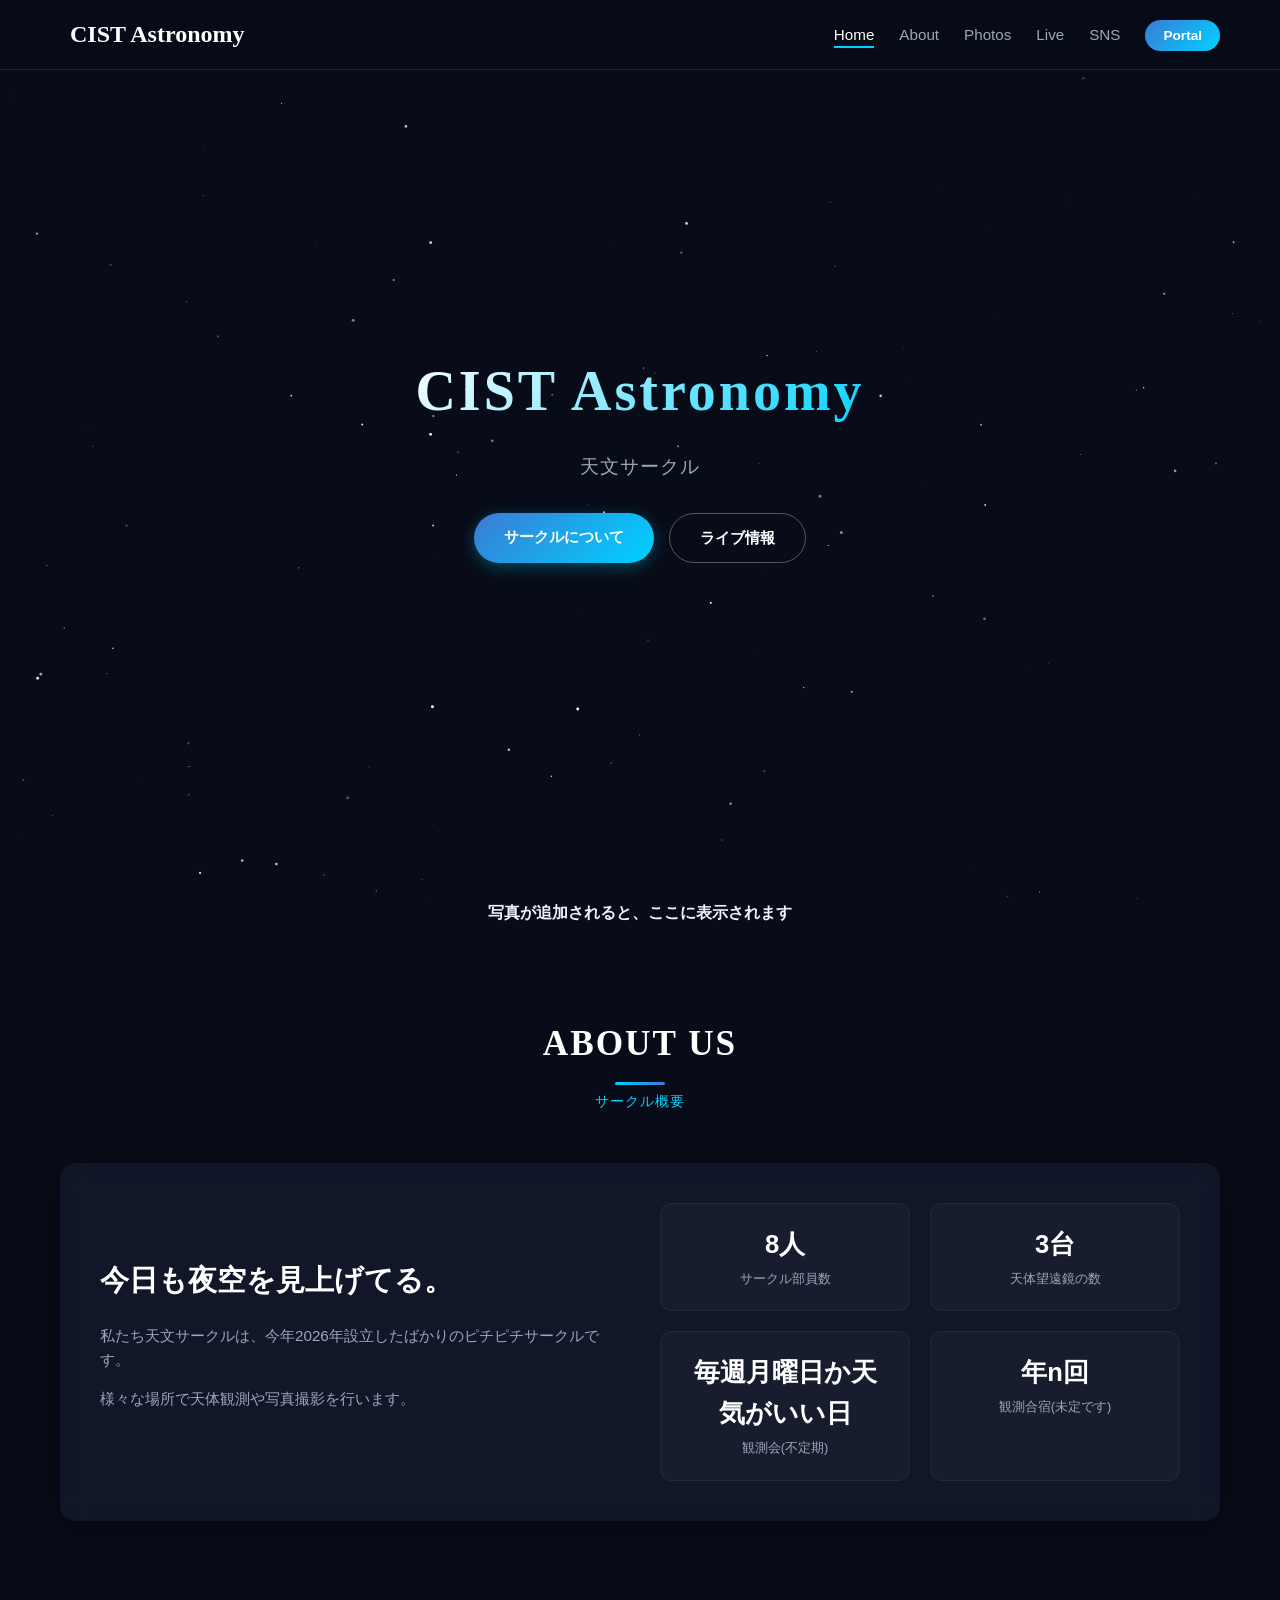
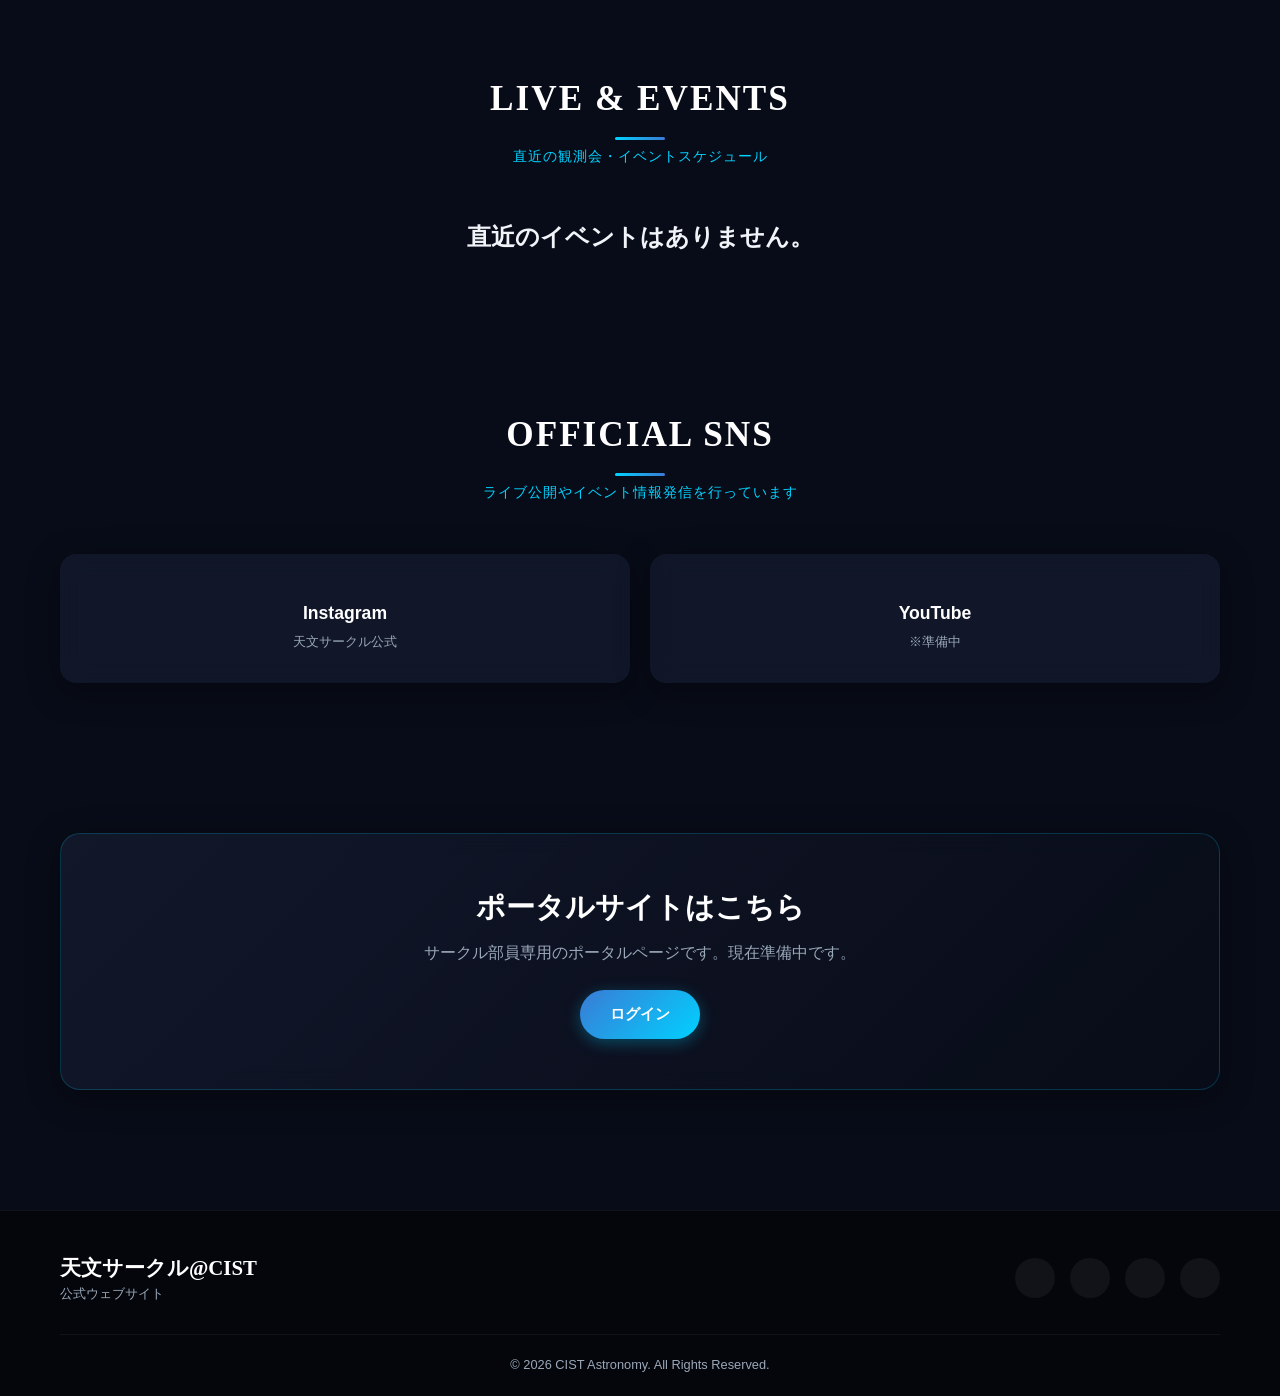
==== index.html @ 4a5013f1 "Remove Google Fonts and FontAwesome links Removed preconnect link for Google Fonts and FontAwesome." ====
<!DOCTYPE html>
<html lang="ja">
<head>
  <meta charset="UTF-8">
  <meta name="viewport" content="width=device-width, initial-scale=1.0">
  <meta name="description" content="CIST Astronomy は、宇宙観測・星空写真・天文学を楽しむ大学の天文サークルです。イベント情報や活動内容を紹介します。">
  <meta name="keywords" content="天文サークル, 星空, 宇宙, 天体観測, CIST Astronomy, 星空写真, 望遠鏡, 星空イベント">
  <meta name="author" content="CIST Astronomy">
  <meta name="robots" content="index, follow">
  <meta name="theme-color" content="#080c18">
  <meta name="format-detection" content="telephone=no">

  <title>天文サークル</title>

  <meta property="og:title" content="CIST Astronomy - 天文サークル">
  <meta property="og:description" content="CIST Astronomy は、宇宙観測・星空写真・天文学を楽しむ大学の天文サークルです。">
  <meta property="og:type" content="website">
  <meta property="og:site_name" content="CIST Astronomy">
  <meta property="og:locale" content="ja_JP">
  <meta property="og:image" content="https://images.unsplash.com/photo-1465101162946-4377e57745c3?auto=format&fit=crop&w=1200&q=80">
  <meta property="og:url" content="https://example.com/">

  <meta name="twitter:card" content="summary_large_image">
  <meta name="twitter:title" content="CIST Astronomy - 天文サークル">
  <meta name="twitter:description" content="宇宙観測・星空写真・天文学を楽しむ大学の天文サークル。イベント情報や活動内容を紹介します。">
  <meta name="twitter:image" content="https://images.unsplash.com/photo-1465101162946-4377e57745c3?auto=format&fit=crop&w=1200&q=80">

  <!-- Google Fonts & FontAwesome -->
  <link rel="stylesheet" href="https://ikkyo-whyamime.github.io/CISTAstro/statics/styles/styles.css">
  <script src="statics/sctipts/script.js" defer></script>
  <link rel="preconnect" href="https://fonts.gstatic.com" crossorigin>
</head>
<body>

  <!-- 背景星空キャンバス -->
  <canvas id="stars-canvas"></canvas>

  <!-- ヘッダー (Fixed) -->
  <header>
    <div class="container header-container">
      <a href="#home" class="logo">
        <i class="fa-solid fa-meteor"></i> CIST Astronomy
      </a>
      <div class="menu-toggle" id="menu-toggle">
        <i class="fa-solid fa-bars"></i>
      </div>
      <nav>
        <ul class="nav-menu" id="nav-menu">
          <li><a href="#home" class="nav-link active">Home</a></li>
          <li><a href="#about" class="nav-link">About</a></li>
          <li><a href="https://ikkyo-whyamime.github.io/CISTAstro/photos.html" class="nav-link">Photos</a></li> 
          <li><a href="#live" class="nav-link">Live</a></li>
          <li><a href="#sns" class="nav-link">SNS</a></li>
          <li><a href="#portal" class="nav-link portal-btn">Portal</a></li>
        </ul>
      </nav>
    </div>
  </header>

  <!-- メインビジュアル (Home) -->
  <section id="home" class="hero">
    <div class="hero-content">
      <h1>CIST Astronomy</h1>
      <p class="subtitle">天文サークル</p>
      <div class="hero-btns">
        <a href="#about" class="btn btn-primary">サークルについて</a>
        <a href="#live" class="btn btn-secondary">ライブ情報</a>
      </div>
    </div>
  </section>

  <!-- 写真ギャラリー -->
  <div class="container">
    <div class="photo-grid">
      <!-- <div class="photo-card">
        <img src="" alt="満天の星空">
        <div class="photo-overlay">
          <h4>ある写真</h4>
          <p>ある場所でのある写真</p>
        </div>
      </div>
      <div class="photo-card">
        <img src="" alt="天体望遠鏡">
        <div class="photo-overlay">
          <h4>ある写真</h4>
          <p>ある場所でのある写真</p>
        </div>
      </div>
      <div class="photo-card">
        <img src="" alt="深宇宙ギャラクシー">
        <div class="photo-overlay">
          <h4>ある写真</h4>
          <p>ある場所でのある写真</p>
        </div>
      </div> -->

  <!-- if no pic-->    
      <div class="photo-grid">
        <h4 class="comment">写真が追加されると、ここに表示されます</h4>
      </div>
  <!-- //if no pic-->
      
    </div>
  </div>

  <!-- サークル紹介 (About) -->
  <section id="about">
    <div class="container">
      <div class="section-title">
        <h2>About Us</h2>
        <p>サークル概要</p>
      </div>
      <div class="glass-card about-content">
        <div class="about-text">
          <h3>今日も夜空を見上げてる。</h3>
          <p>私たち天文サークルは、今年2026年設立したばかりのピチピチサークルです。</p>
          <p>様々な場所で天体観測や写真撮影を行います。</p>
        </div>
        <div class="about-stats">
          <div class="stat-box">
            <i class="fa-solid fa-users"></i>
            <span class="stat-number">8人</span>
            <span class="stat-label">サークル部員数</span>
          </div>
          <div class="stat-box">
            <i class="fa-solid fa-telescope"></i>
            <span class="stat-number">3台</span>
            <span class="stat-label">天体望遠鏡の数</span>
          </div>
          <div class="stat-box">
            <i class="fa-solid fa-calendar-check"></i>
            <span class="stat-number">毎週月曜日か天気がいい日</span>
            <span class="stat-label">観測会(不定期)</span>
          </div>
          <div class="stat-box">
            <i class="fa-solid fa-campground"></i>
            <span class="stat-number">年n回</span>
            <span class="stat-label">観測合宿(未定です)</span>
          </div>
          
        </div>
      </div>
    </div>
  </section>

  <!-- 活動紹介 (Activity) -->
   <!--
  <section id="activity">
    <div class="container">
      <div class="section-title">
        <h2>Activity</h2>
        <p>活動内容</p>
      </div>
      <div class="activity-grid">
        <div class="glass-card activity-card">
          <div class="activity-icon-wrapper">
            <i class="fa-solid fa-star"></i>
          </div>
          <h3>天体観測会</h3>
          <p>月に1〜2回、光害の少ない郊外へ移動して星空を観察。季節ごとの星座や惑星、流星群などを大型望遠鏡で観測します。</p>
        </div>
        <div class="glass-card activity-card">
          <div class="activity-icon-wrapper">
            <i class="fa-solid fa-camera"></i>
          </div>
          <h3>天体写真撮影</h3>
          <p>一眼レフや天体専用カメラを用いて、星景写真や深宇宙（銀河・星雲）の撮影・画像処理技術を学び合います。</p>
        </div>
        <div class="glass-card activity-card">
          <div class="activity-icon-wrapper">
            <i class="fa-solid fa-globe"></i>
          </div>
          <h3>プラネタリウム</h3>
          <p>学園祭での自作ドームプラネタリウムの運営や、館内プラネタリウムの鑑賞ツアーなどを企画・開催しています。</p>
        </div>
        <div class="glass-card activity-card">
          <div class="activity-icon-wrapper">
            <i class="fa-solid fa-book-open"></i>
          </div>
          <h3>勉強会・合宿</h3>
          <p>天文学の基礎知識を深める勉強会や、夏・冬の長期休暇を利用した長野や福島への本格観測合宿を実施しています。</p>
        </div>
      </div>
    </div>
  </section> -->

  <!-- 直近のライブ・観測会 (Live) -->
  <section id="live">
    <div class="container">
      <div class="section-title">
        <h2>Live & Events</h2>
        <p>直近の観測会・イベントスケジュール</p>
      </div>
      <div class="live-list">
        
        <!-- a template -->
        <!-- <div class="glass-card live-item">
            <div class="live-date">
              <span class="day"> dd </span>
              <span class="month"> 月</span>
            </div>
            <div class="live-info">
              <h3> タイトル </h3>
              <p><span><i class="fa-solid fa-location-dot"></i> 場所 </span> <span><i class="fa-solid fa-clock"></i> hh:mm - hh:mm</span></p>
            </div>
            <div>
              <span class="badge">予約受付中</span>
            </div>
          </div> -->
        <!-- a template -->

        <!-- if no events -->
        <h2 class="comment">直近のイベントはありません。</h2>
        <!-- //if no events -->

      </div>
    </div>
  </section>

  <!-- SNS -->
  <section id="sns">
    <div class="container">
      <div class="section-title">
        <h2>Official SNS</h2>
        <p>ライブ公開やイベント情報発信を行っています</p>
      </div>
      <div class="sns-container">
        <a href="https://www.instagram.com/cist_astrophilias/" class="glass-card sns-card instagram">
          <i class="fa-brands fa-instagram"></i>
          <h4>Instagram</h4>
        <p>天文サークル公式</p>
        </a>
        <a href="#" class="glass-card sns-card youtube">
          <i class="fa-brands fa-youtube"></i>
          <h4>YouTube</h4>
          <!-- <p>ライブを配信しています</p> -->
           <p>※準備中</p>
        </a>
      </div>
    </div>
  </section>

  <!-- 会員ポータル (Portal) -->
  <section id="portal">
    <div class="container">
      <div class="portal-section glass-card">
        <h3>ポータルサイトはこちら</h3>
        <p>サークル部員専用のポータルページです。現在準備中です。</p>
        <a href="#" class="btn btn-primary"><i class="fa-solid fa-right-to-bracket"></i> ログイン</a>
      </div>
    </div>
  </section>

  <!-- フッター (Footer) -->
  <footer>
    <div class="container">
      <div class="footer-content">
        <div class="footer-brand">
          <h3>天文サークル@CIST</h3>
          <p>公式ウェブサイト</p>
        </div>
        <div class="footer-sns">
          <a href="" id="discord" class="footer-sns-icon"><i class="fa-brands fa-discord"></i></a>
          <a href="https://www.instagram.com/cist_astrophilias/" id="insta" class="footer-sns-icon"><i class="fa-brands fa-instagram"></i></a>
          <a href="" id="youtube" class="footer-sns-icon"><i class="fa-brands fa-youtube"></i></a>
          <a href="https://github.com/IKKYO-WhyamIme/" id="github" class="footer-sns-icon"><i class="fa-brands fa-github"></i></a>
        </div>
      </div>
      <div class="copyright">
        &copy; 2026 CIST Astronomy. All Rights Reserved.
      </div>
    </div>
  </footer>

  <!-- JavaScript (星空アニメーション・ナビゲーション制御) -->
</body>
</html>
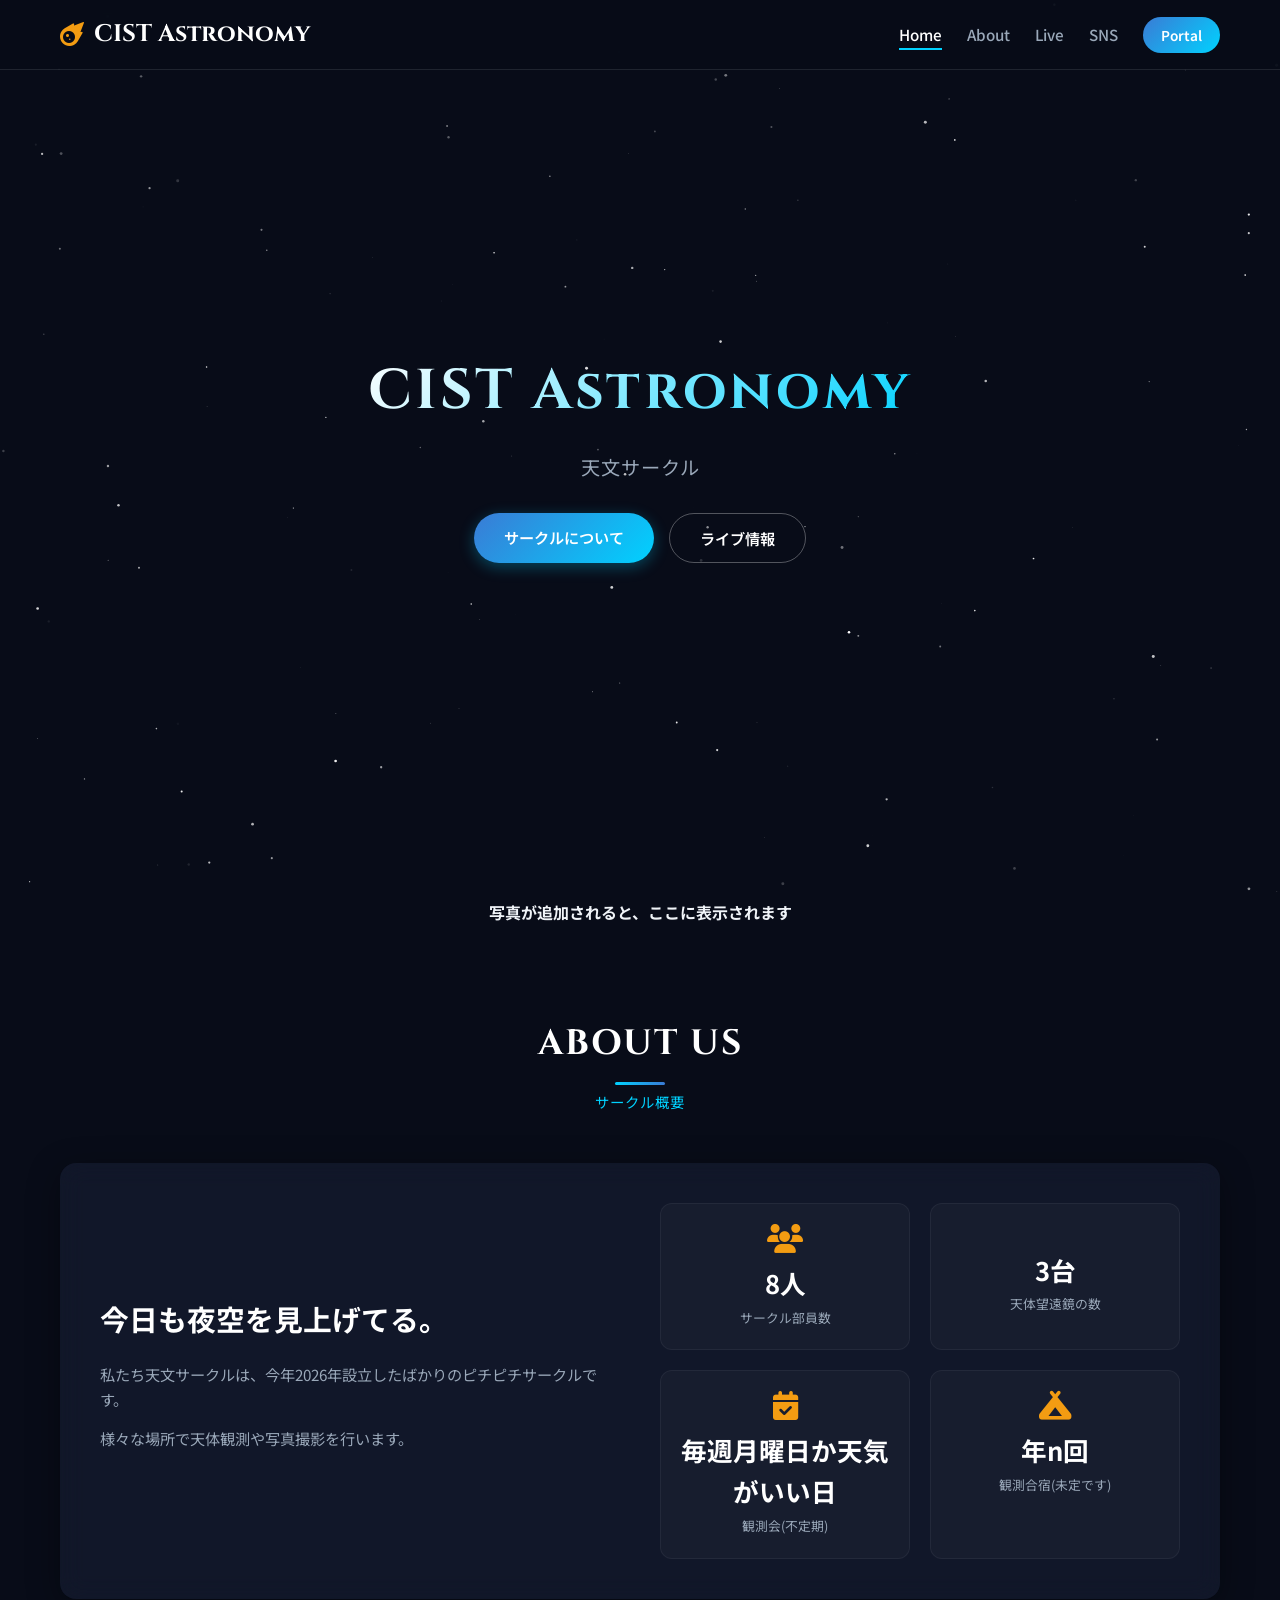
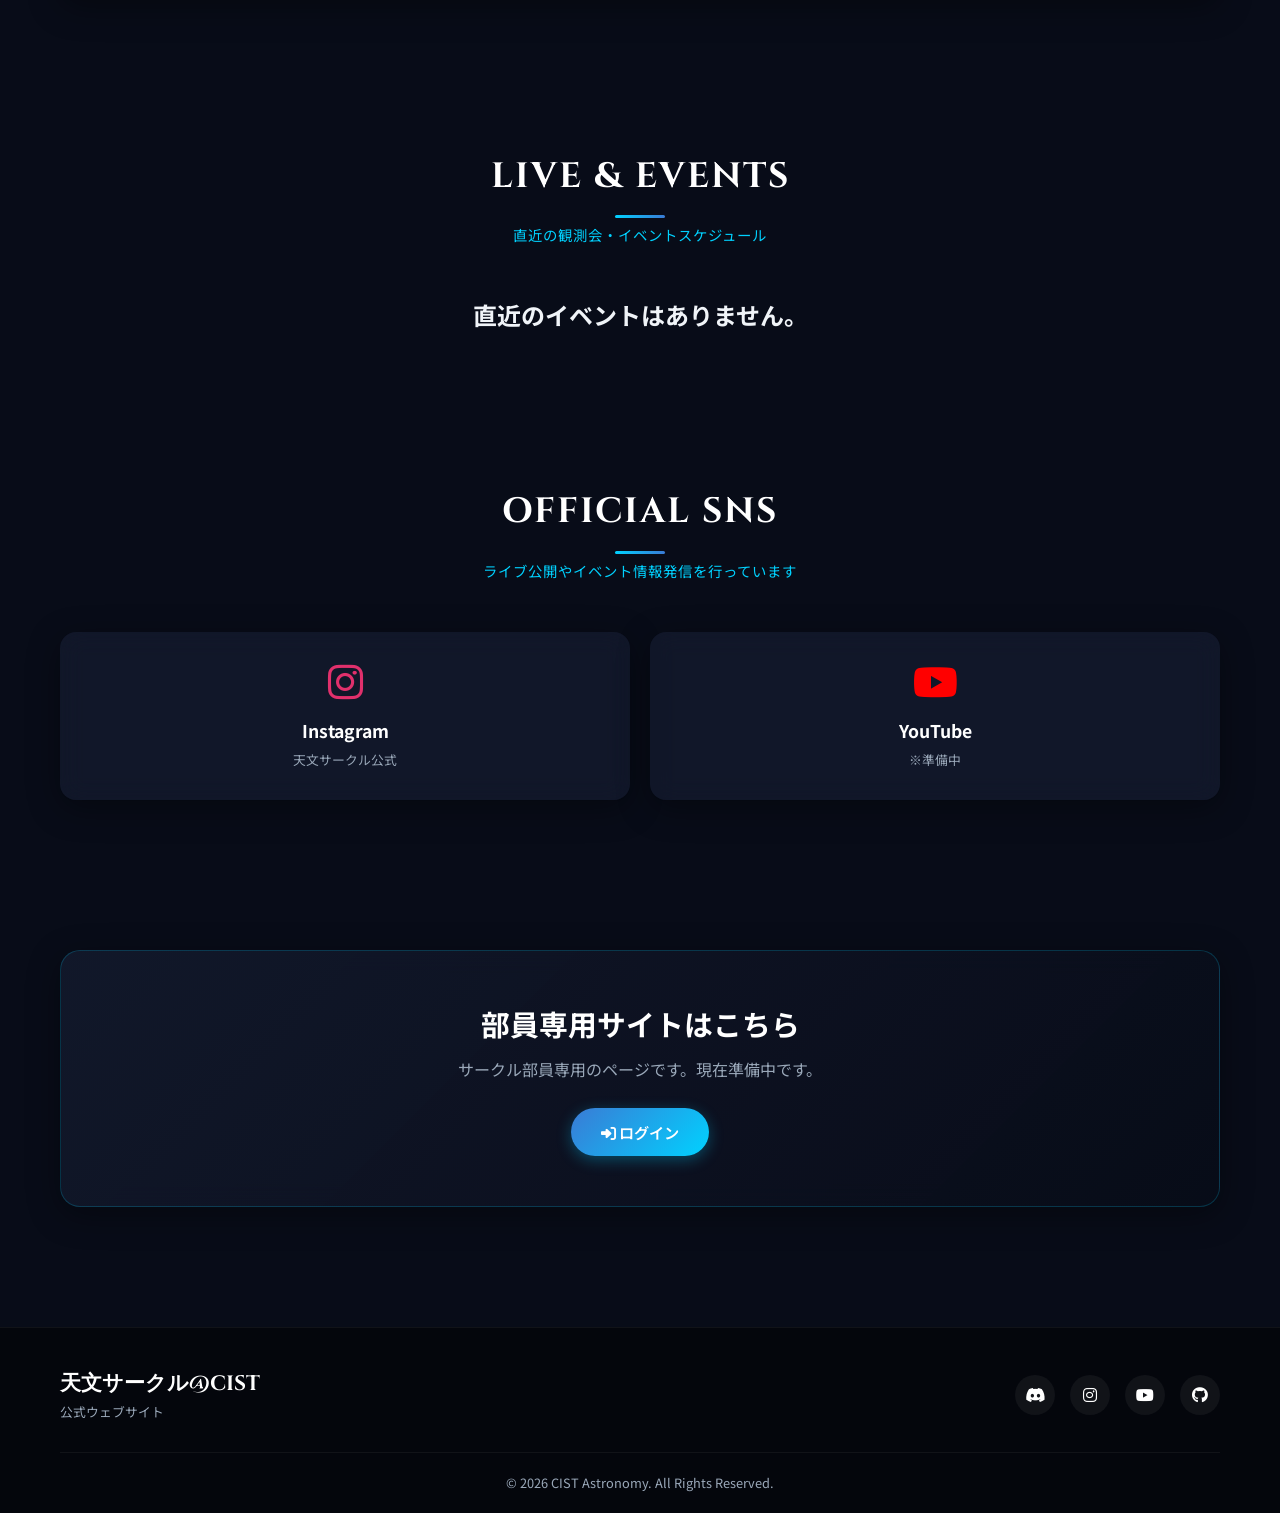
==== commit 056320f0: "Initial commit" ====
--- a/index.html
+++ b/index.html
@@ -18,7 +18,7 @@
   <meta property="og:site_name" content="CIST Astronomy">
   <meta property="og:locale" content="ja_JP">
   <meta property="og:image" content="https://images.unsplash.com/photo-1465101162946-4377e57745c3?auto=format&fit=crop&w=1200&q=80">
-  <meta property="og:url" content="https://example.com/">
+  <meta property="og:url" content="https://ikkyo-whyamime.github.io/CISTAstro/">
 
   <meta name="twitter:card" content="summary_large_image">
   <meta name="twitter:title" content="CIST Astronomy - 天文サークル">
@@ -28,7 +28,10 @@
   <!-- Google Fonts & FontAwesome -->
   <link rel="stylesheet" href="https://ikkyo-whyamime.github.io/CISTAstro/statics/styles/styles.css">
   <script src="statics/sctipts/script.js" defer></script>
+  <link rel="preconnect" href="https://fonts.googleapis.com">
   <link rel="preconnect" href="https://fonts.gstatic.com" crossorigin>
+  <link href="https://fonts.googleapis.com/css2?family=Cinzel:wght@500;700&family=Noto+Sans+JP:wght@300;400;600;700&display=swap" rel="stylesheet">
+  <link rel="stylesheet" href="https://cdnjs.cloudflare.com/ajax/libs/font-awesome/6.4.0/css/all.min.css">
 </head>
 <body>
 
@@ -48,7 +51,7 @@
         <ul class="nav-menu" id="nav-menu">
           <li><a href="#home" class="nav-link active">Home</a></li>
           <li><a href="#about" class="nav-link">About</a></li>
-          <li><a href="https://ikkyo-whyamime.github.io/CISTAstro/photos.html" class="nav-link">Photos</a></li> 
+     <!-- <li><a href="#activity" class="nav-link">Activity</a></li> -->
           <li><a href="#live" class="nav-link">Live</a></li>
           <li><a href="#sns" class="nav-link">SNS</a></li>
           <li><a href="#portal" class="nav-link portal-btn">Portal</a></li>
@@ -244,8 +247,8 @@
   <section id="portal">
     <div class="container">
       <div class="portal-section glass-card">
-        <h3>ポータルサイトはこちら</h3>
-        <p>サークル部員専用のポータルページです。現在準備中です。</p>
+        <h3>部員専用サイトはこちら</h3>
+        <p>サークル部員専用のページです。現在準備中です。</p>
         <a href="#" class="btn btn-primary"><i class="fa-solid fa-right-to-bracket"></i> ログイン</a>
       </div>
     </div>
@@ -260,9 +263,9 @@
           <p>公式ウェブサイト</p>
         </div>
         <div class="footer-sns">
-          <a href="" id="discord" class="footer-sns-icon"><i class="fa-brands fa-discord"></i></a>
+          <a href="#" id="discord" class="footer-sns-icon"><i class="fa-brands fa-discord"></i></a>
           <a href="https://www.instagram.com/cist_astrophilias/" id="insta" class="footer-sns-icon"><i class="fa-brands fa-instagram"></i></a>
-          <a href="" id="youtube" class="footer-sns-icon"><i class="fa-brands fa-youtube"></i></a>
+          <a href="#" id="youtube" class="footer-sns-icon"><i class="fa-brands fa-youtube"></i></a>
           <a href="https://github.com/IKKYO-WhyamIme/" id="github" class="footer-sns-icon"><i class="fa-brands fa-github"></i></a>
         </div>
       </div>
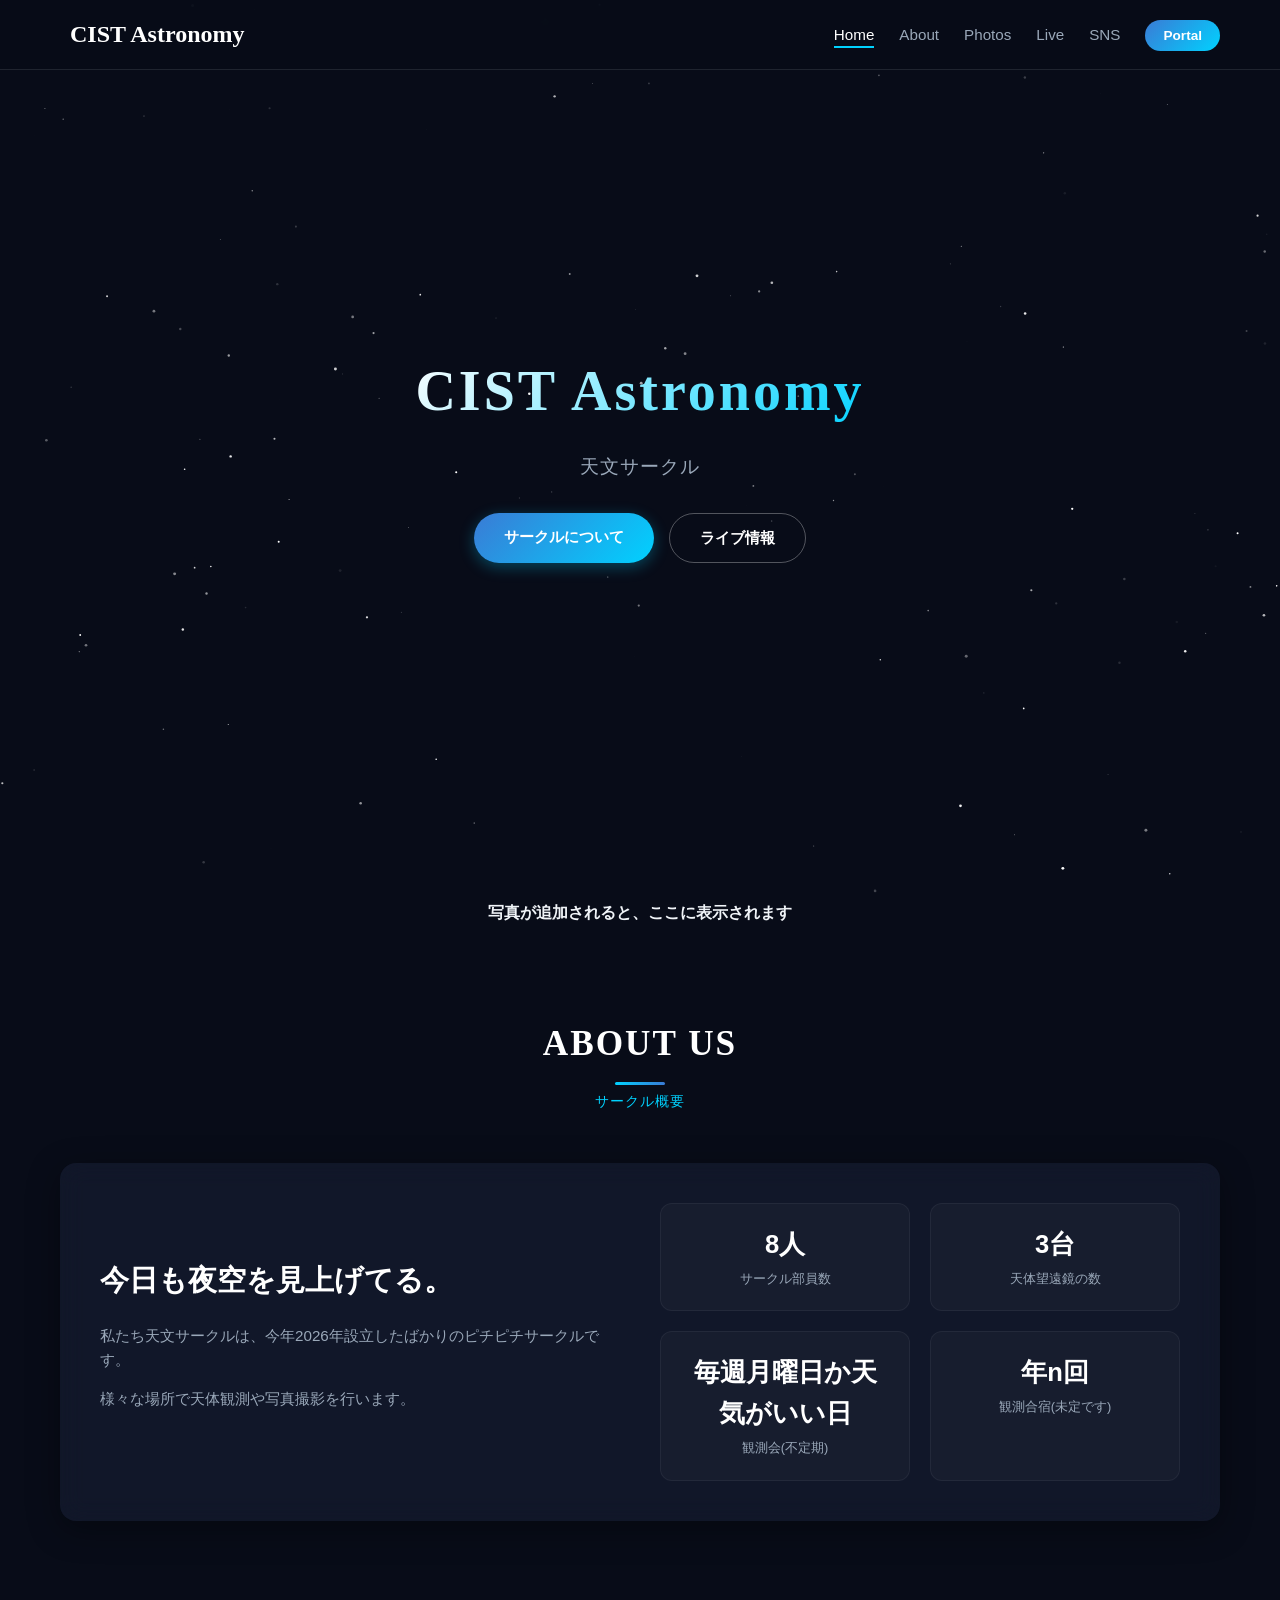
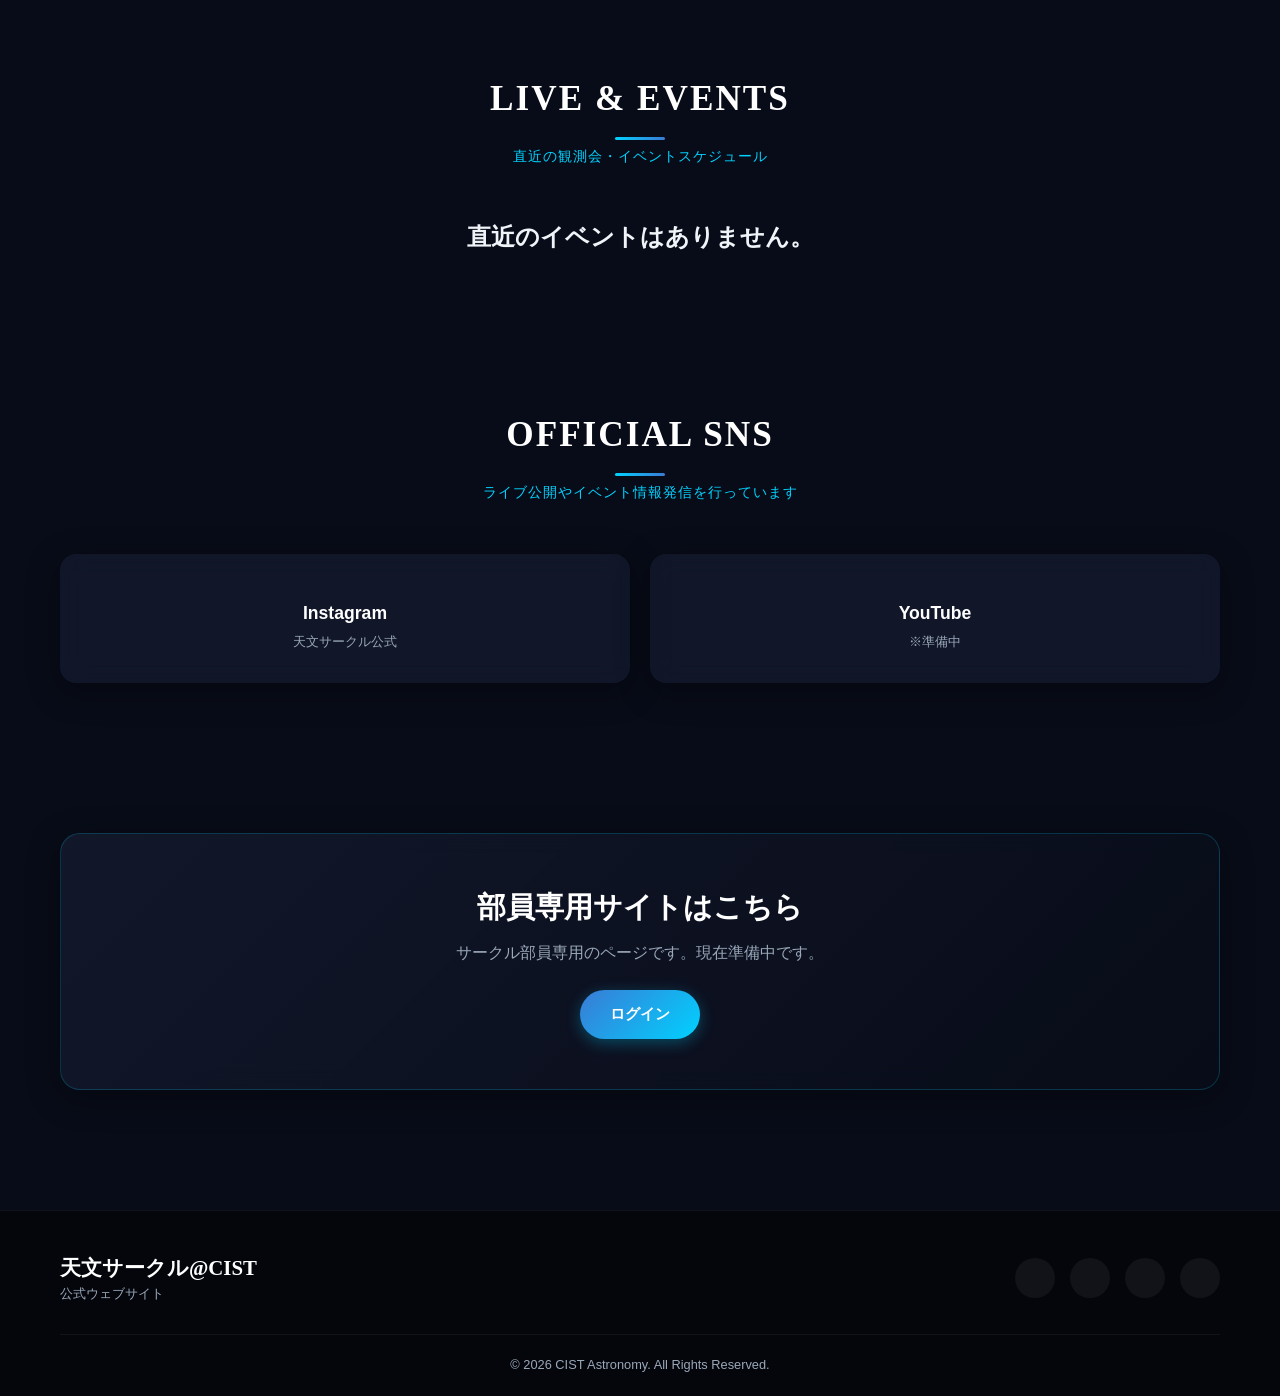
==== commit 972915a3: "Merge remote-tracking branch 'origin/main'" ====
--- a/index.html
+++ b/index.html
@@ -28,10 +28,7 @@
   <!-- Google Fonts & FontAwesome -->
   <link rel="stylesheet" href="https://ikkyo-whyamime.github.io/CISTAstro/statics/styles/styles.css">
   <script src="statics/sctipts/script.js" defer></script>
-  <link rel="preconnect" href="https://fonts.googleapis.com">
   <link rel="preconnect" href="https://fonts.gstatic.com" crossorigin>
-  <link href="https://fonts.googleapis.com/css2?family=Cinzel:wght@500;700&family=Noto+Sans+JP:wght@300;400;600;700&display=swap" rel="stylesheet">
-  <link rel="stylesheet" href="https://cdnjs.cloudflare.com/ajax/libs/font-awesome/6.4.0/css/all.min.css">
 </head>
 <body>
 
@@ -51,7 +48,7 @@
         <ul class="nav-menu" id="nav-menu">
           <li><a href="#home" class="nav-link active">Home</a></li>
           <li><a href="#about" class="nav-link">About</a></li>
-     <!-- <li><a href="#activity" class="nav-link">Activity</a></li> -->
+          <li><a href="https://ikkyo-whyamime.github.io/CISTAstro/photos.html" class="nav-link">Photos</a></li> 
           <li><a href="#live" class="nav-link">Live</a></li>
           <li><a href="#sns" class="nav-link">SNS</a></li>
           <li><a href="#portal" class="nav-link portal-btn">Portal</a></li>
@@ -263,9 +260,9 @@
           <p>公式ウェブサイト</p>
         </div>
         <div class="footer-sns">
-          <a href="#" id="discord" class="footer-sns-icon"><i class="fa-brands fa-discord"></i></a>
+          <a href="" id="discord" class="footer-sns-icon"><i class="fa-brands fa-discord"></i></a>
           <a href="https://www.instagram.com/cist_astrophilias/" id="insta" class="footer-sns-icon"><i class="fa-brands fa-instagram"></i></a>
-          <a href="#" id="youtube" class="footer-sns-icon"><i class="fa-brands fa-youtube"></i></a>
+          <a href="" id="youtube" class="footer-sns-icon"><i class="fa-brands fa-youtube"></i></a>
           <a href="https://github.com/IKKYO-WhyamIme/" id="github" class="footer-sns-icon"><i class="fa-brands fa-github"></i></a>
         </div>
       </div>
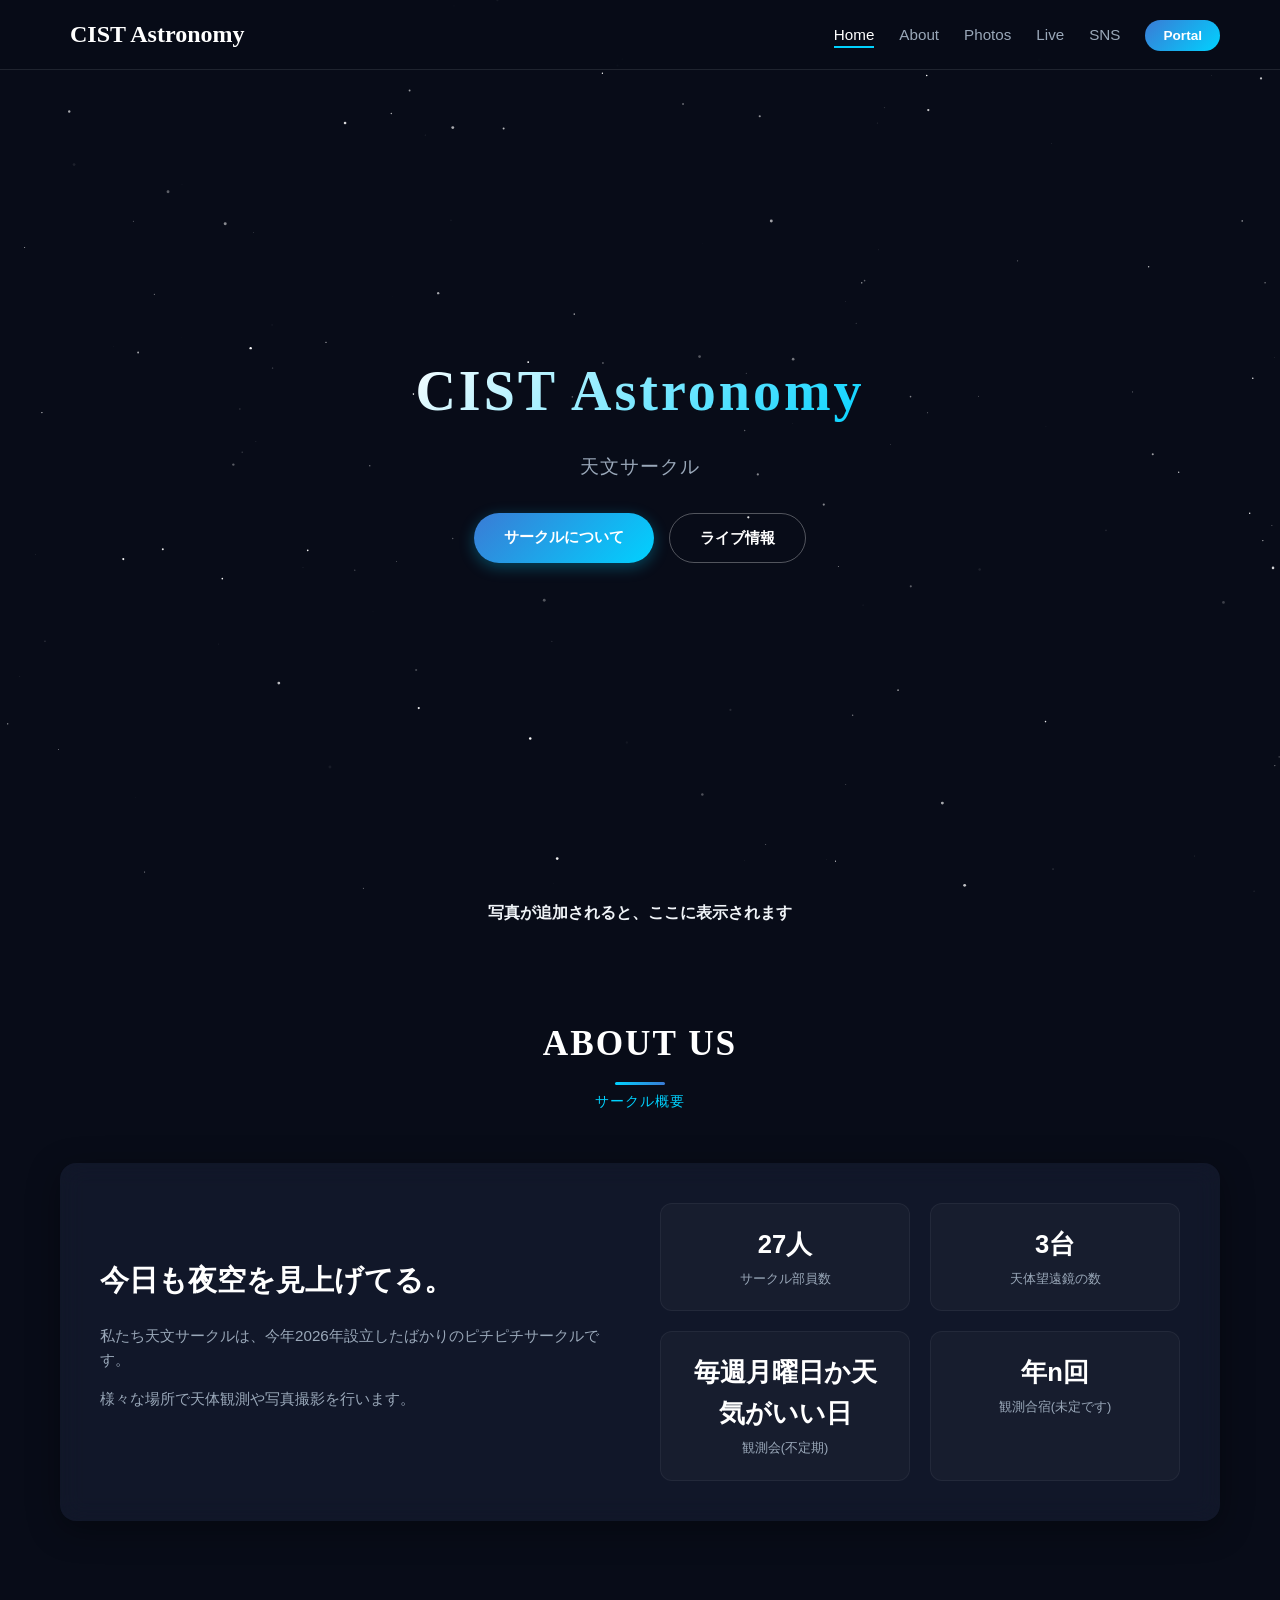
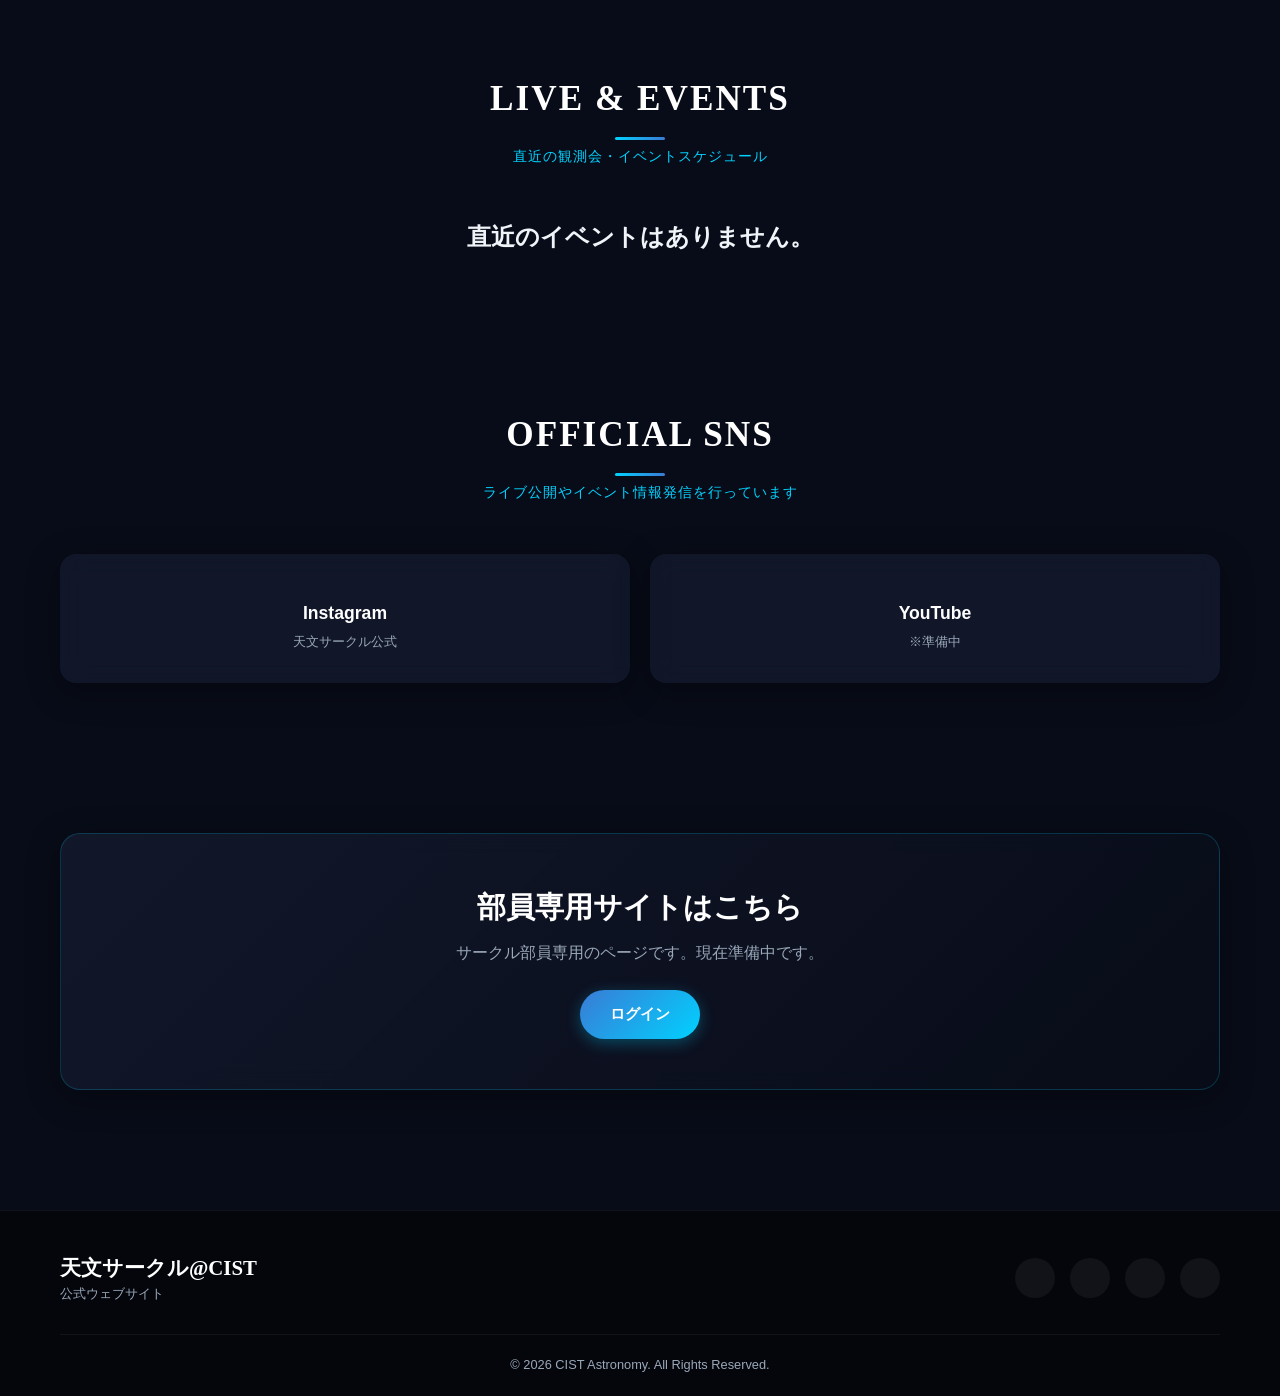
==== commit 777bbf9e: "Update member count from 8 to 27" ====
--- a/index.html
+++ b/index.html
@@ -119,7 +119,7 @@
         <div class="about-stats">
           <div class="stat-box">
             <i class="fa-solid fa-users"></i>
-            <span class="stat-number">8人</span>
+            <span class="stat-number">27人</span>
             <span class="stat-label">サークル部員数</span>
           </div>
           <div class="stat-box">
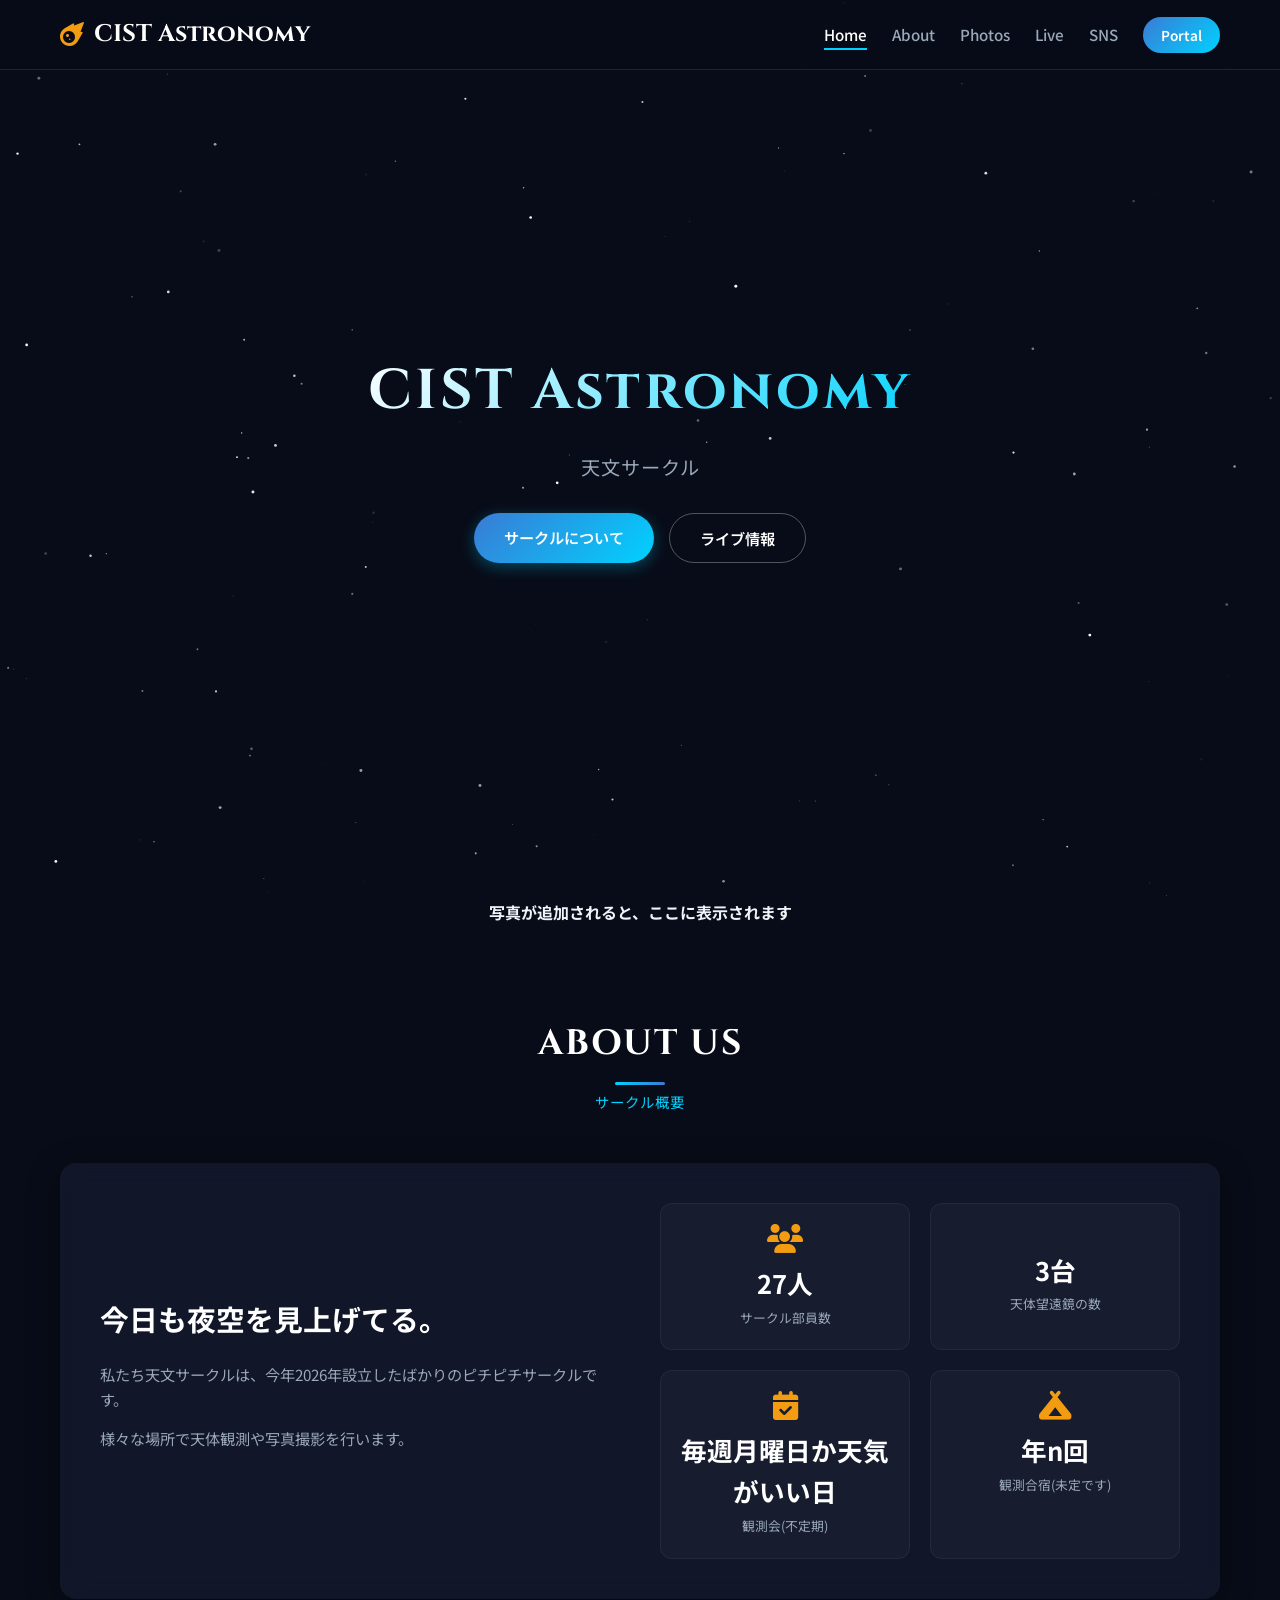
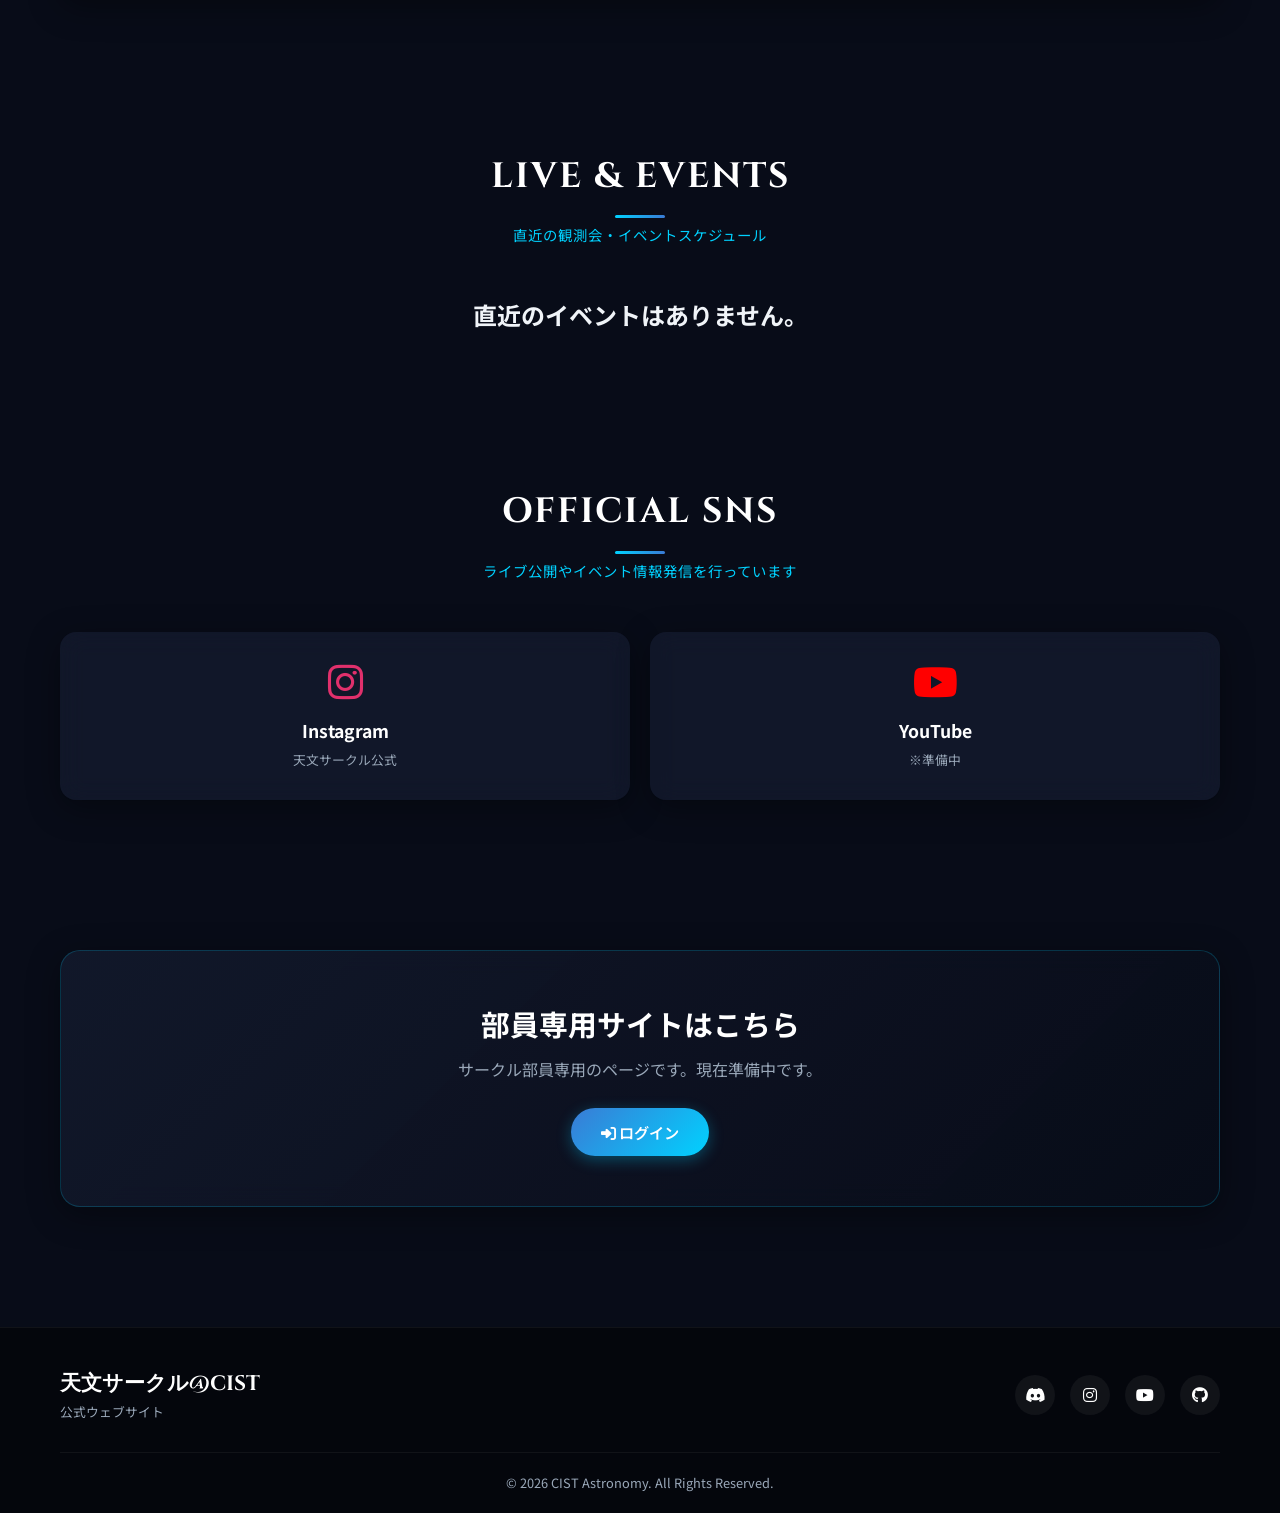
==== commit 9e141cc9: "Add preconnect and stylesheet links for fonts Added preconnect links for Google Fonts and FontAwesom" ====
--- a/index.html
+++ b/index.html
@@ -26,6 +26,10 @@
   <meta name="twitter:image" content="https://images.unsplash.com/photo-1465101162946-4377e57745c3?auto=format&fit=crop&w=1200&q=80">
 
   <!-- Google Fonts & FontAwesome -->
+  <link rel="preconnect" href="https://fonts.googleapis.com">
+  <link rel="preconnect" href="https://fonts.gstatic.com" crossorigin>
+  <link href="https://fonts.googleapis.com/css2?family=Cinzel:wght@500;700&family=Noto+Sans+JP:wght@300;400;600;700&display=swap" rel="stylesheet">
+  <link rel="stylesheet" href="https://cdnjs.cloudflare.com/ajax/libs/font-awesome/6.4.0/css/all.min.css">
   <link rel="stylesheet" href="https://ikkyo-whyamime.github.io/CISTAstro/statics/styles/styles.css">
   <script src="statics/sctipts/script.js" defer></script>
   <link rel="preconnect" href="https://fonts.gstatic.com" crossorigin>
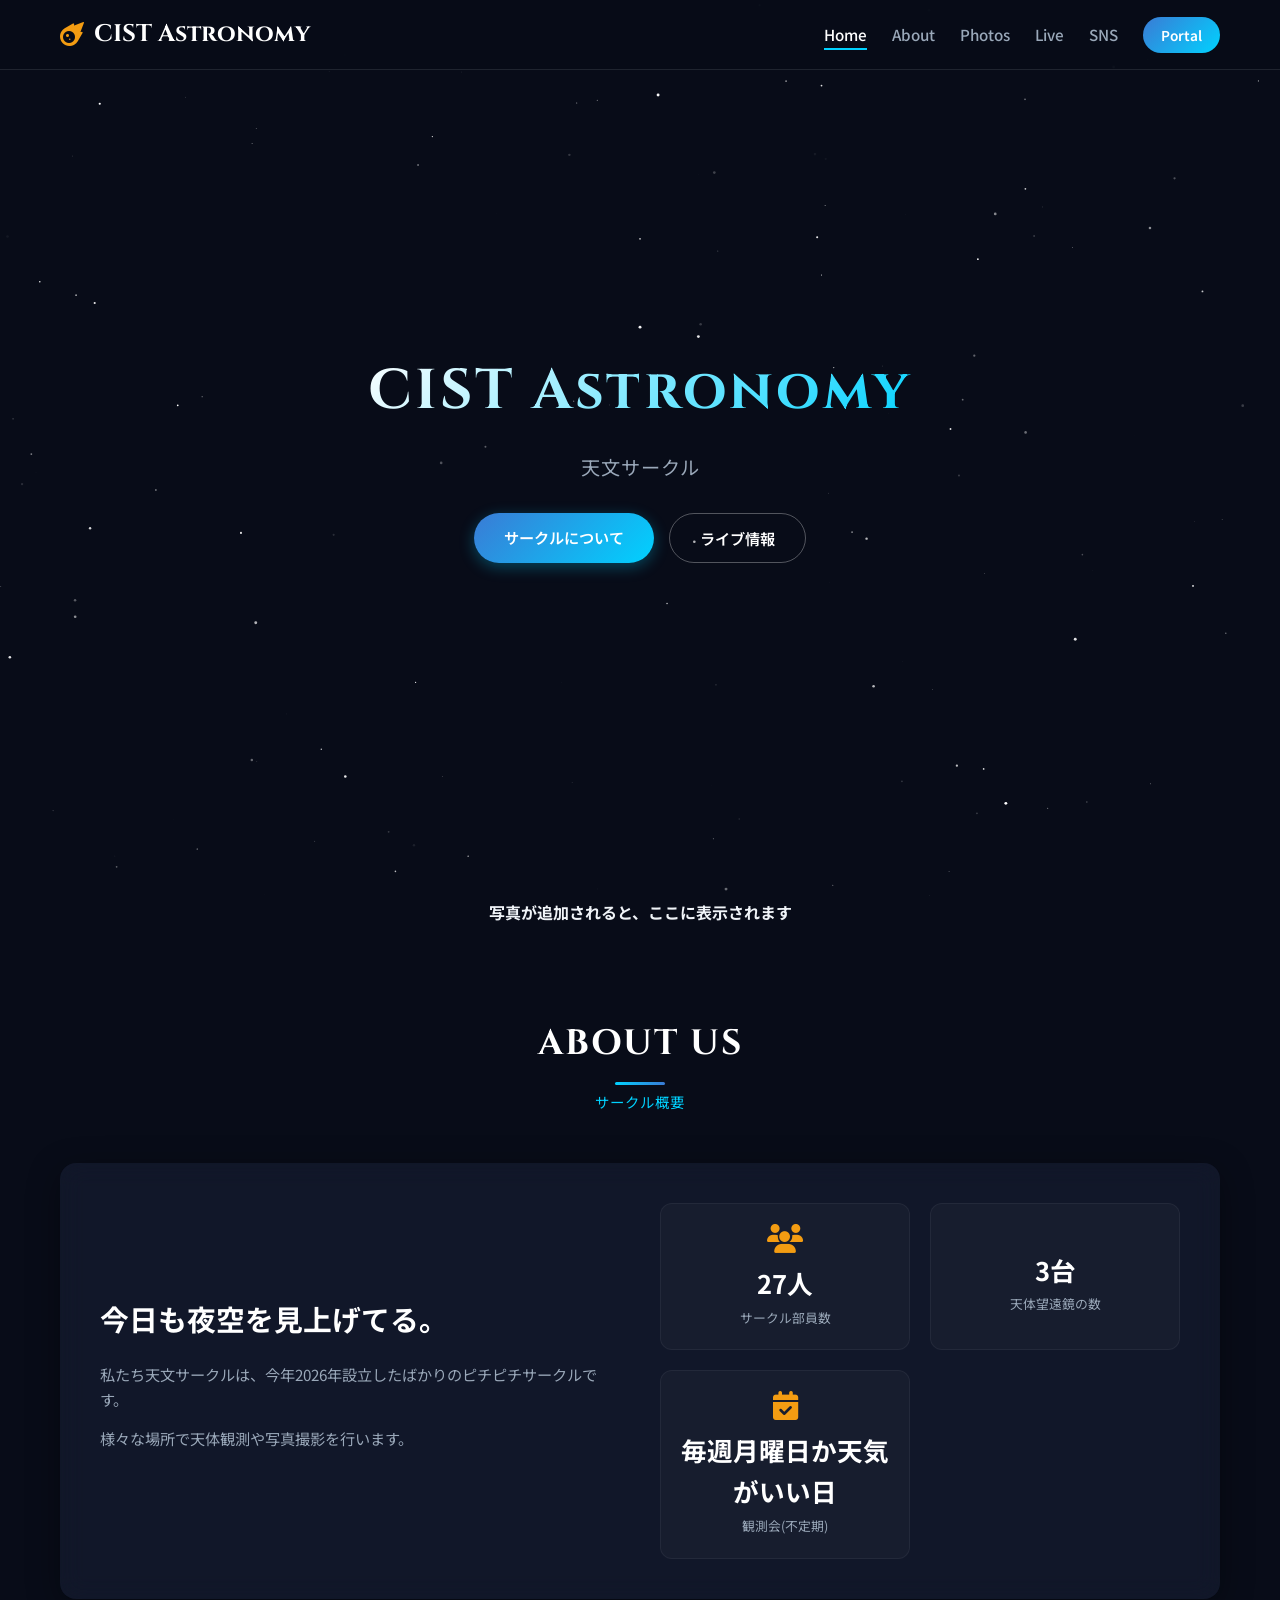
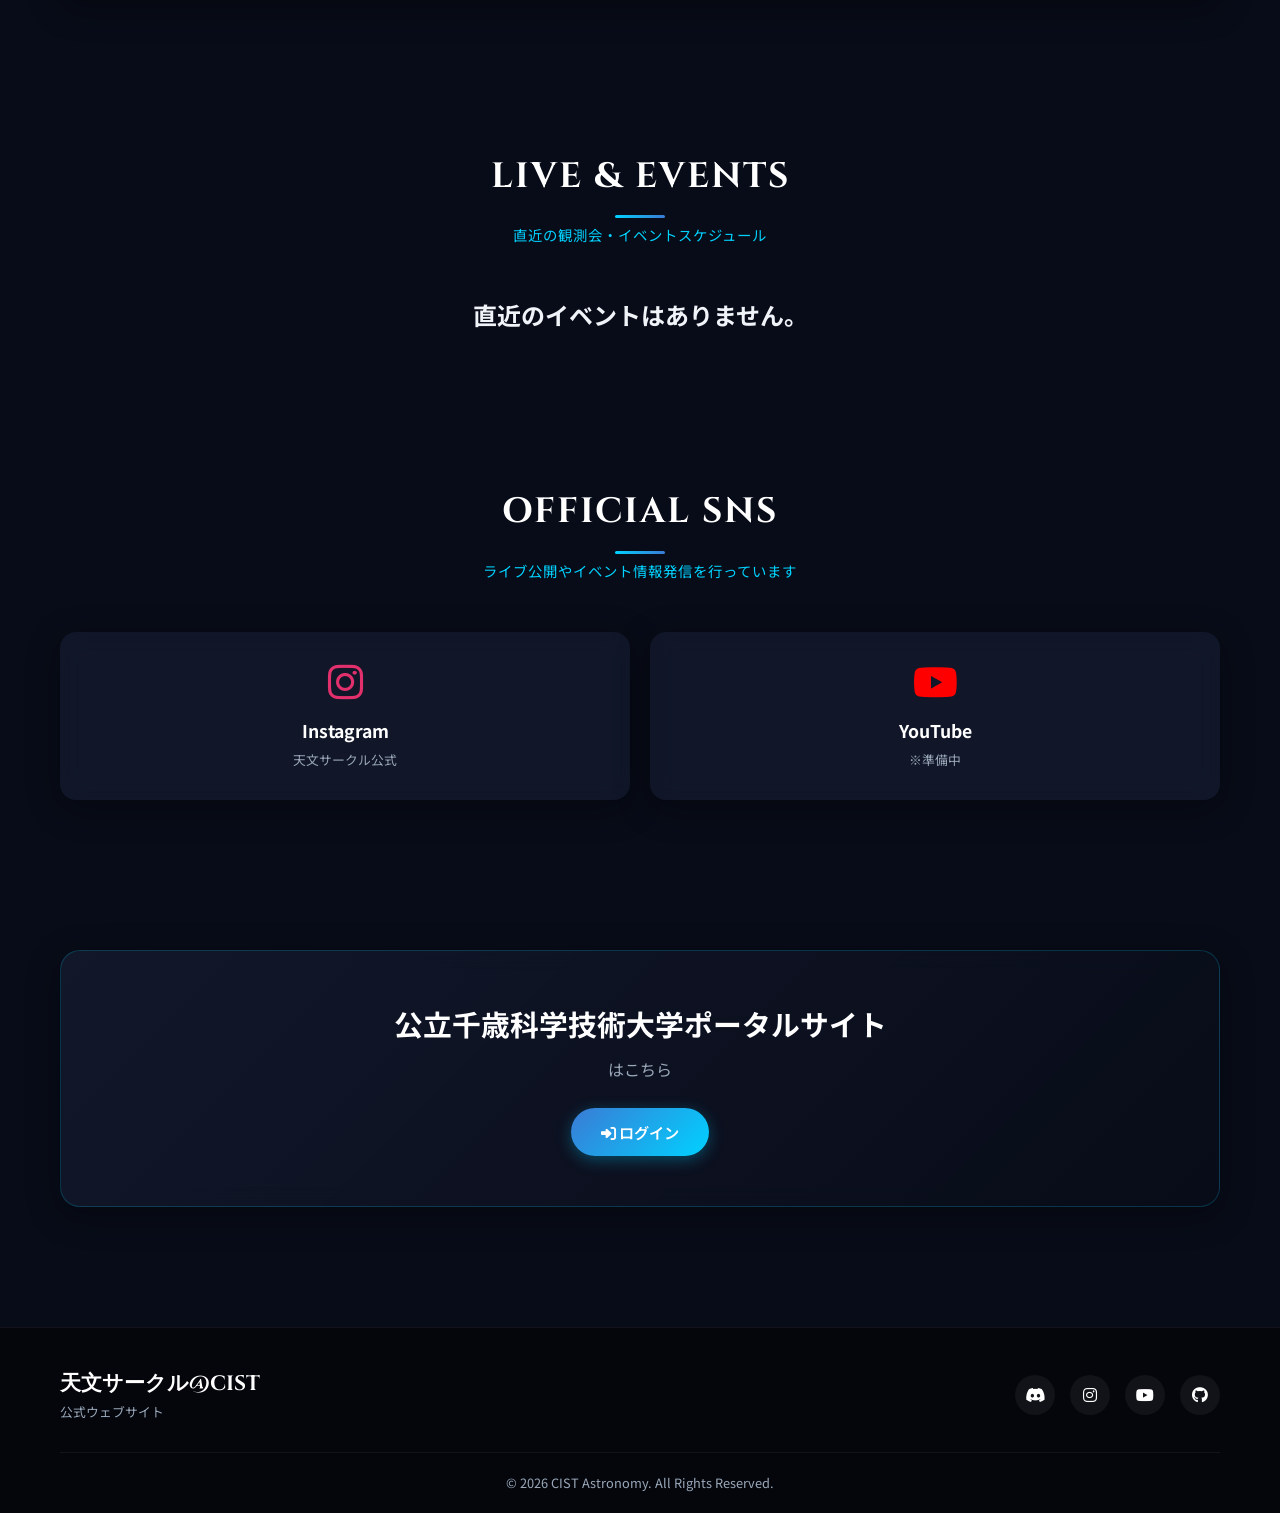
==== commit cd339fcb: "Update index.html" ====
--- a/index.html
+++ b/index.html
@@ -136,12 +136,7 @@
             <span class="stat-number">毎週月曜日か天気がいい日</span>
             <span class="stat-label">観測会(不定期)</span>
           </div>
-          <div class="stat-box">
-            <i class="fa-solid fa-campground"></i>
-            <span class="stat-number">年n回</span>
-            <span class="stat-label">観測合宿(未定です)</span>
-          </div>
-          
+        
         </div>
       </div>
     </div>
@@ -248,9 +243,9 @@
   <section id="portal">
     <div class="container">
       <div class="portal-section glass-card">
-        <h3>部員専用サイトはこちら</h3>
-        <p>サークル部員専用のページです。現在準備中です。</p>
-        <a href="#" class="btn btn-primary"><i class="fa-solid fa-right-to-bracket"></i> ログイン</a>
+        <h3>公立千歳科学技術大学ポータルサイト</h3>
+        <p>はこちら</p>
+        <a href="https://portal.mc.chitose.ac.jp/portal/" class="btn btn-primary"><i class="fa-solid fa-right-to-bracket"></i> ログイン</a>
       </div>
     </div>
   </section>
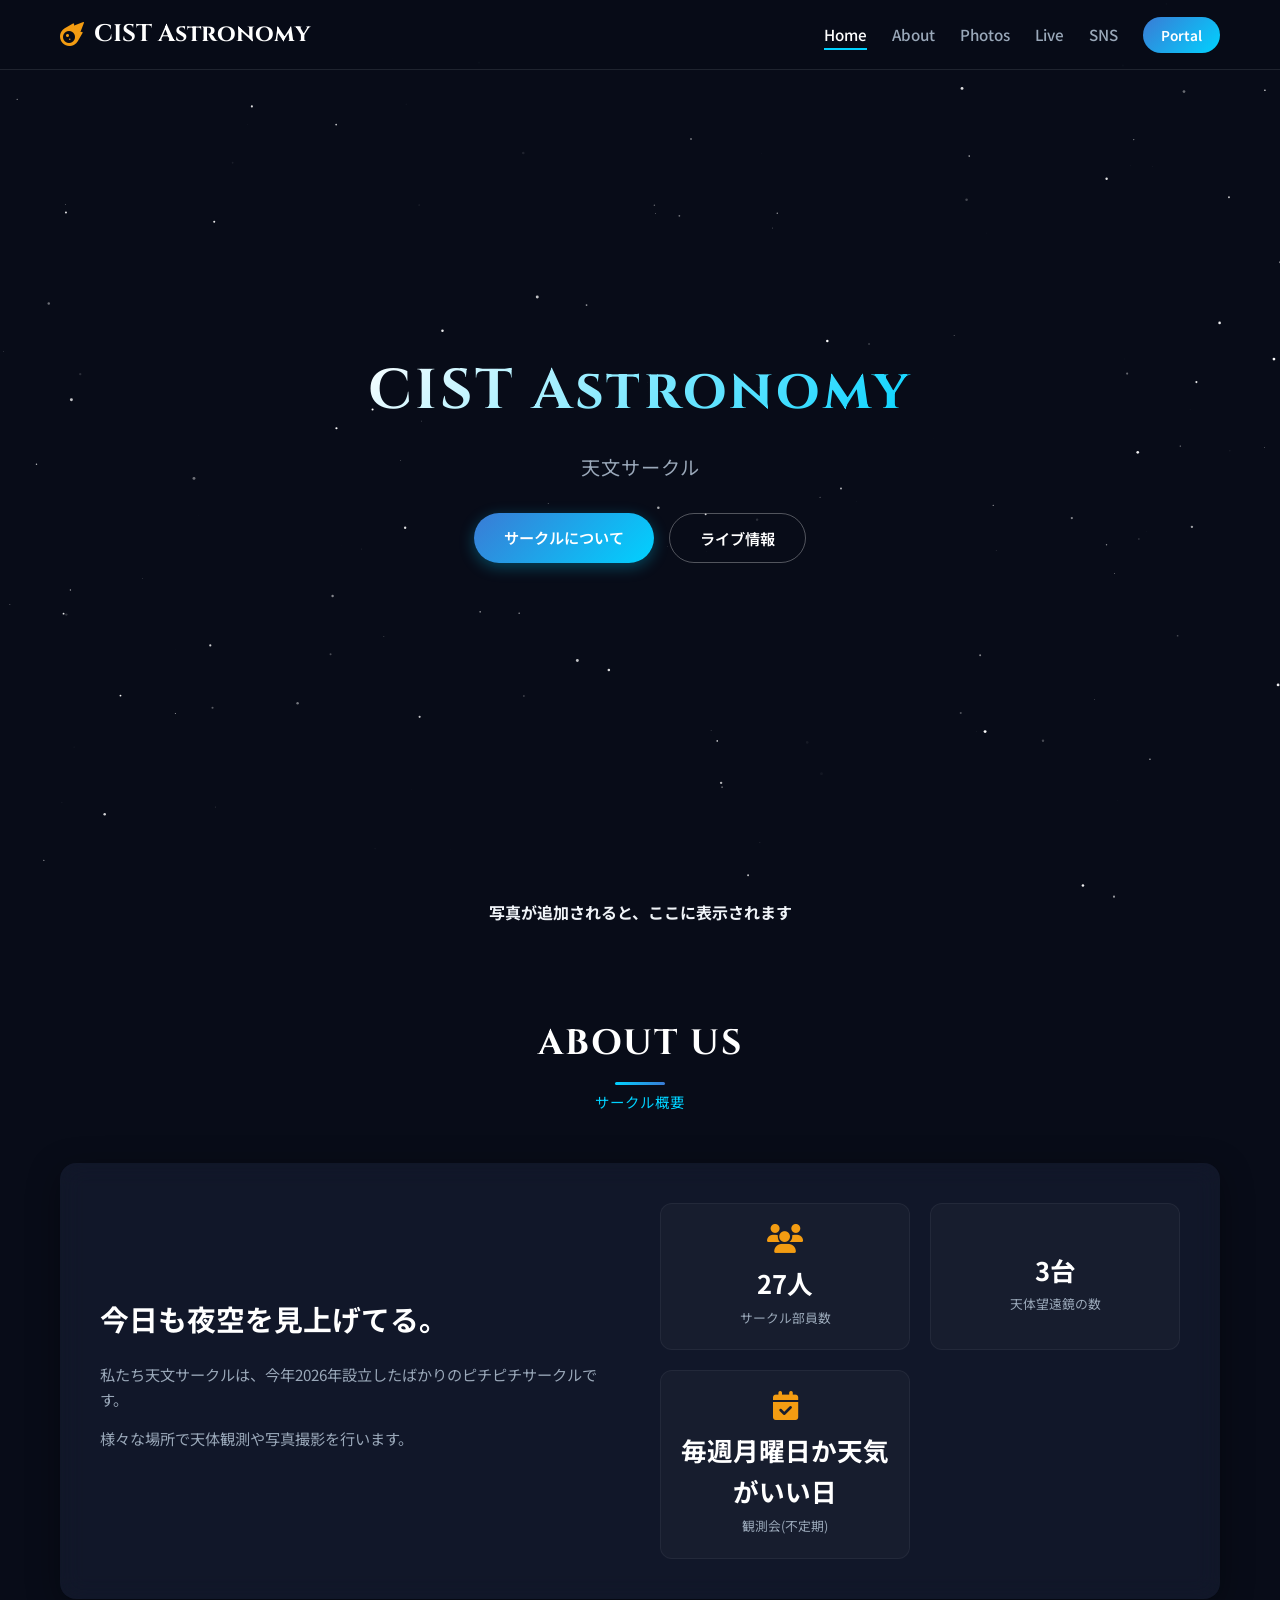
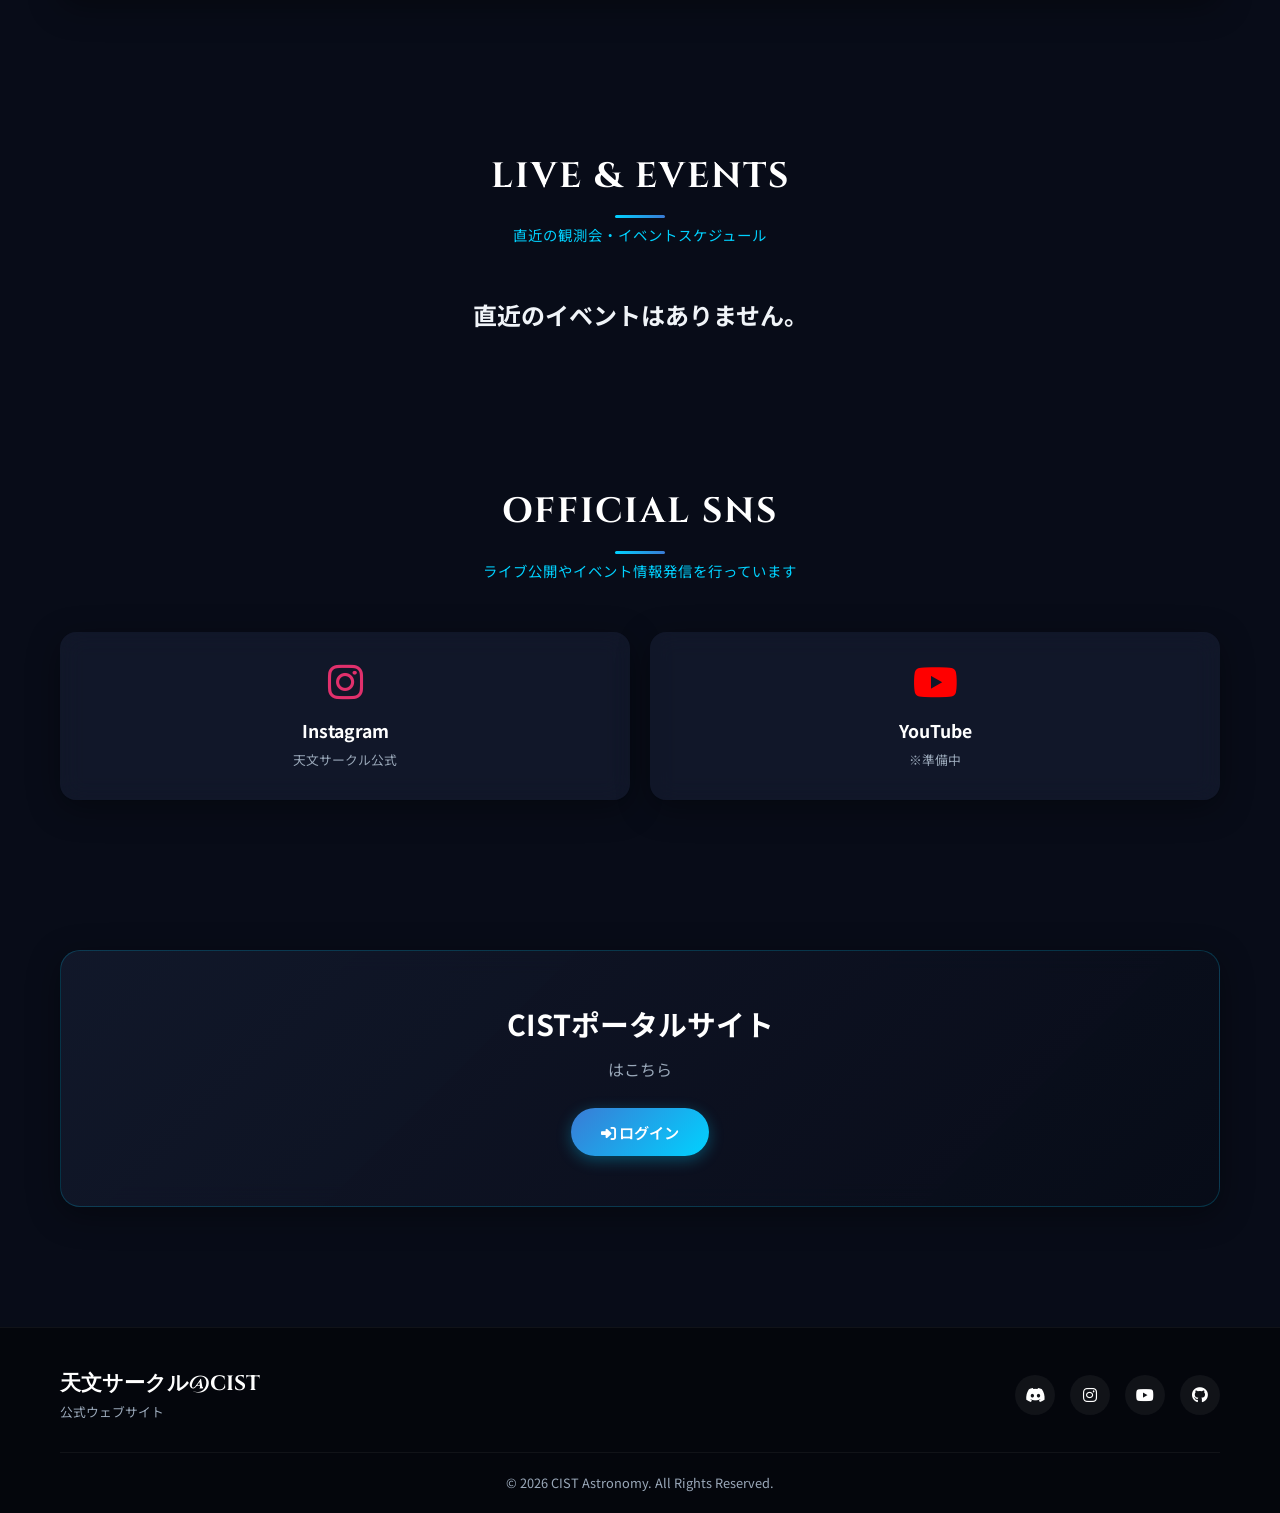
==== commit 348e7e73: "Update index.html" ====
--- a/index.html
+++ b/index.html
@@ -243,7 +243,7 @@
   <section id="portal">
     <div class="container">
       <div class="portal-section glass-card">
-        <h3>公立千歳科学技術大学ポータルサイト</h3>
+        <h3>CISTポータルサイト</h3>
         <p>はこちら</p>
         <a href="https://portal.mc.chitose.ac.jp/portal/" class="btn btn-primary"><i class="fa-solid fa-right-to-bracket"></i> ログイン</a>
       </div>
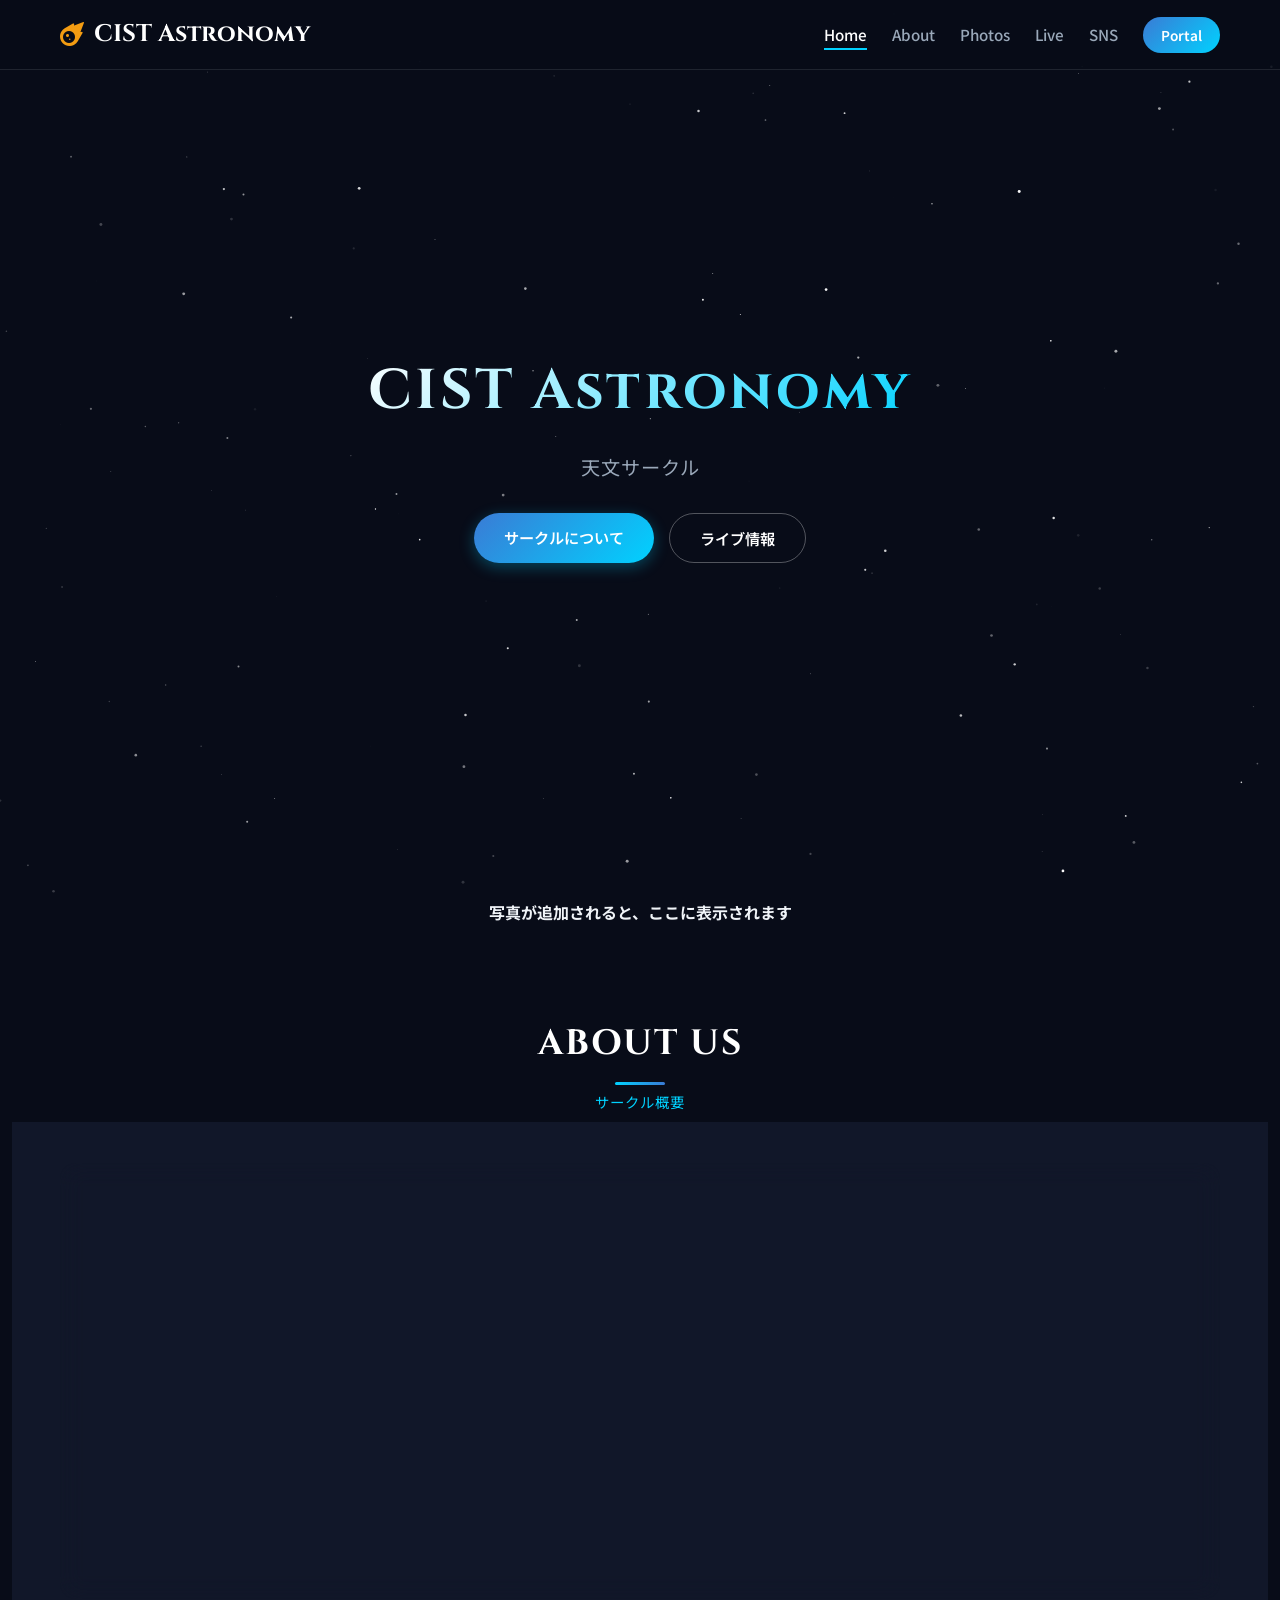
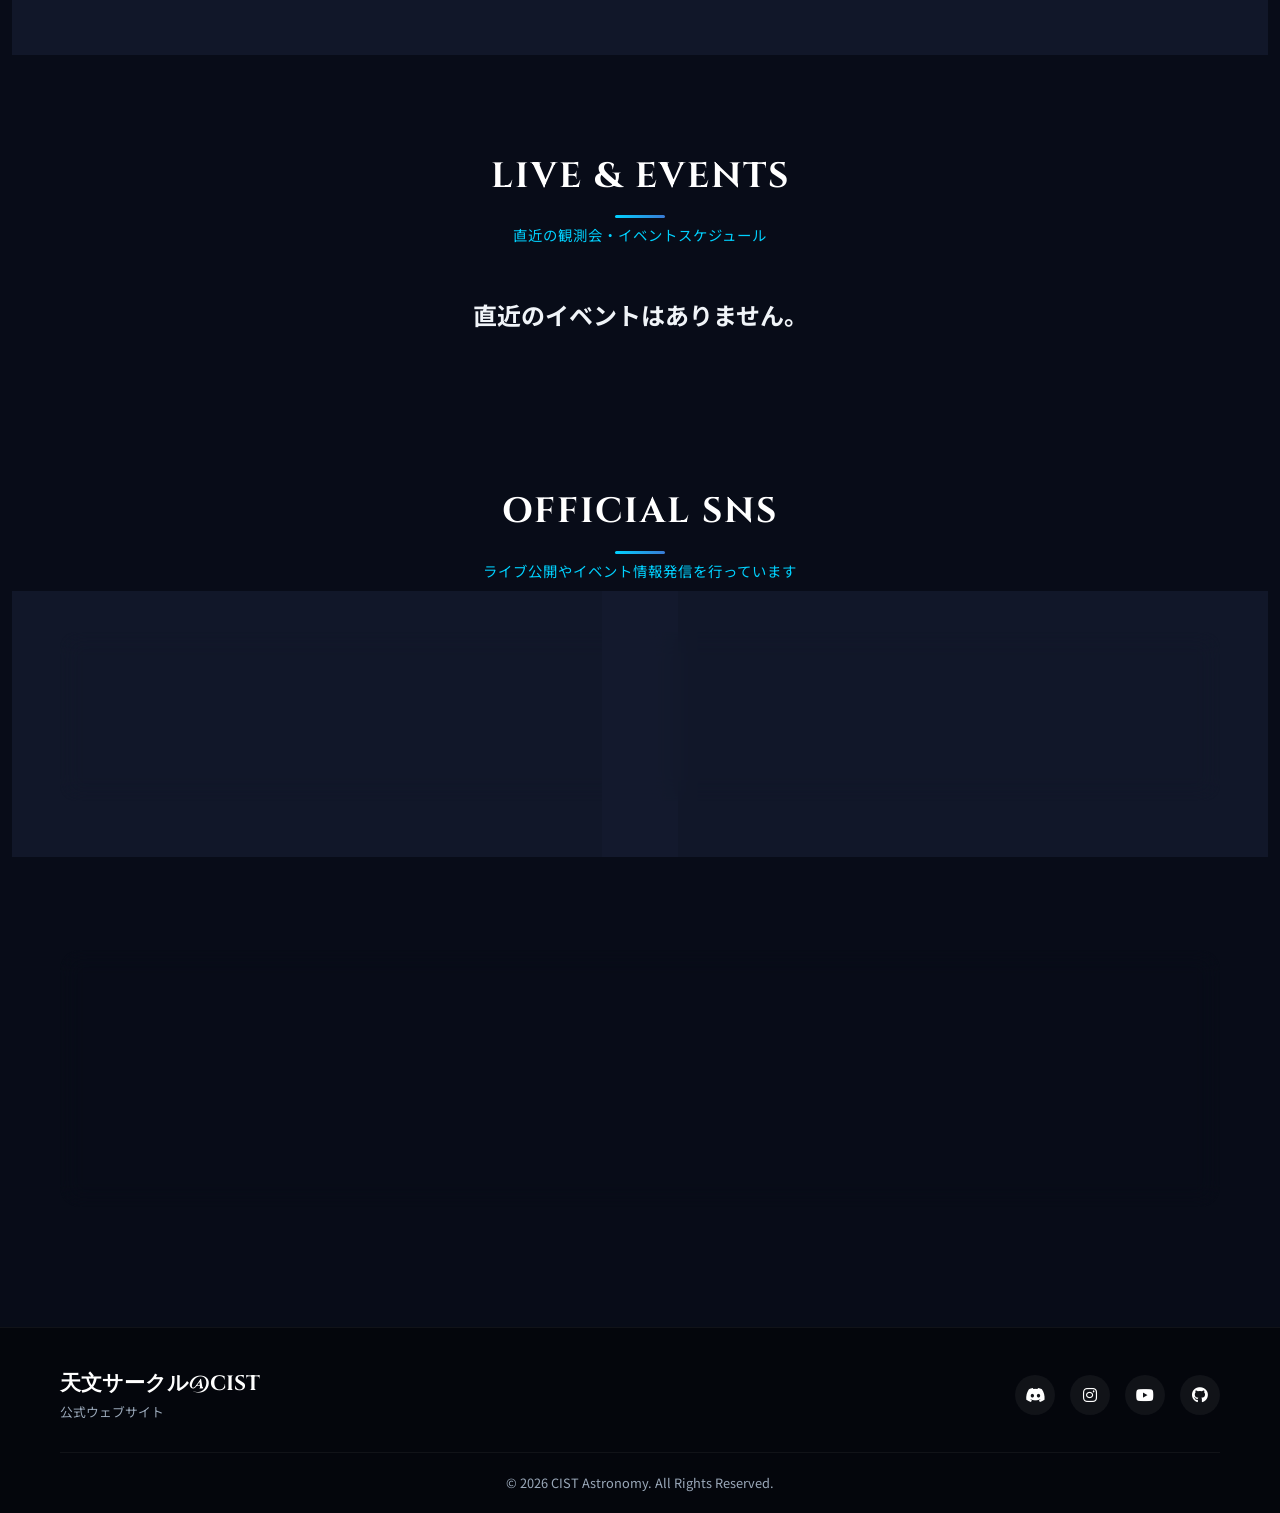
==== commit a6b86439: "Change portal link text and URL" ====
--- a/index.html
+++ b/index.html
@@ -245,7 +245,7 @@
       <div class="portal-section glass-card">
         <h3>CISTポータルサイト</h3>
         <p>はこちら</p>
-        <a href="https://portal.mc.chitose.ac.jp/portal/" class="btn btn-primary"><i class="fa-solid fa-right-to-bracket"></i> ログイン</a>
+        <a href="#" class="btn btn-primary"><i class="fa-solid fa-right-to-bracket"></i>やっぱりなしです</a>
       </div>
     </div>
   </section>
